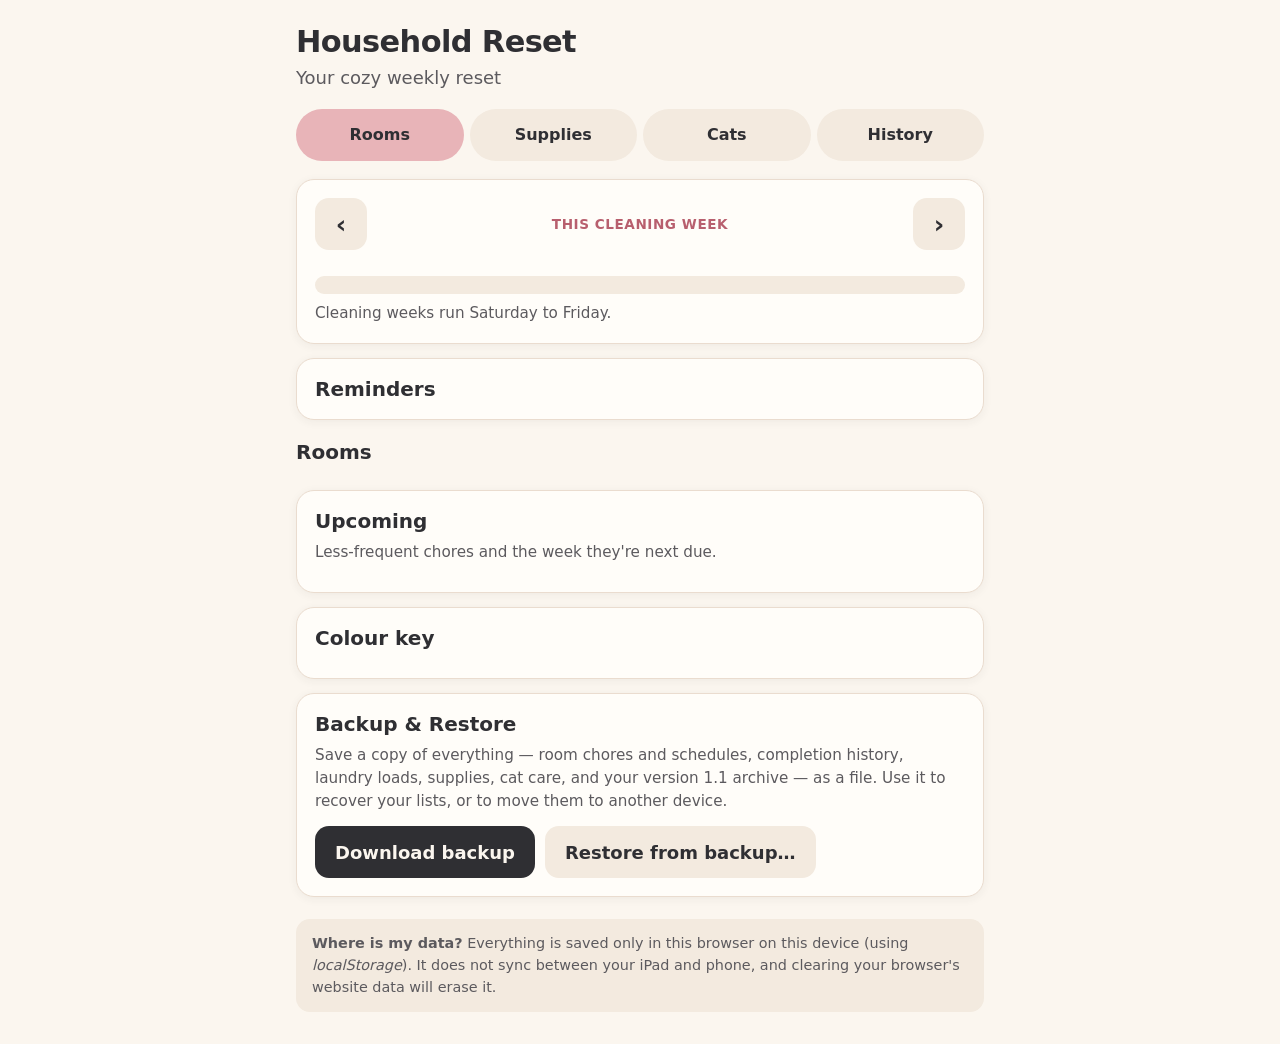
==== index.html @ aaaf2918 "Replace flat chore list with Rooms dashboard and week navigator Co-Authored-By: Claude <noreply@anth" ====
<!DOCTYPE html>
<html lang="en">
<head>
  <meta charset="UTF-8">
  <meta name="viewport" content="width=device-width, initial-scale=1, viewport-fit=cover">
  <meta name="theme-color" content="#fbf6ef">
  <meta name="description" content="Household Reset: a cozy room-by-room cleaning calendar, laundry tracker, supplies list, and cat-care checklist.">
  <title>Household Reset</title>
  <link rel="icon" href="data:image/svg+xml,<svg xmlns='http://www.w3.org/2000/svg' viewBox='0 0 100 100'><text y='.9em' font-size='90'>🏡</text></svg>">
  <link rel="stylesheet" href="styles.css">
</head>
<body>
  <header class="app-header">
    <h1>Household Reset</h1>
    <p class="tagline" id="week-label">Your cozy weekly reset</p>
  </header>

  <nav class="tabs" aria-label="Sections">
    <button class="tab" type="button" data-tab="rooms" aria-selected="true">Rooms</button>
    <button class="tab" type="button" data-tab="supplies" aria-selected="false">Supplies</button>
    <button class="tab" type="button" data-tab="pets" aria-selected="false">Cats</button>
    <button class="tab" type="button" data-tab="history" aria-selected="false">History</button>
  </nav>

  <main>
    <!-- Rooms: week navigator, overview, room cards -->
    <section class="panel" id="panel-rooms" data-panel="rooms">
      <div class="notice" id="app-notice" role="status" hidden>
        <p id="app-notice-text"></p>
        <button type="button" class="btn btn-quiet" id="app-notice-close">Got it</button>
      </div>

      <div class="card week-card">
        <div class="week-nav">
          <button type="button" class="btn btn-quiet nav-btn" id="prev-week" aria-label="Previous week">‹</button>
          <div class="week-title">
            <span class="eyebrow" id="week-eyebrow">This cleaning week</span>
            <strong id="week-range"></strong>
          </div>
          <button type="button" class="btn btn-quiet nav-btn" id="next-week" aria-label="Next week">›</button>
        </div>
        <button type="button" class="btn btn-quiet this-week-btn" id="this-week" hidden>↩ Back to this week</button>
        <div class="stats" id="overview-stats"></div>
        <div class="progress-track" role="progressbar" aria-label="Chores completed in the selected week"
             aria-valuemin="0" aria-valuemax="100" aria-valuenow="0" id="progress-bar">
          <div class="progress-fill" id="progress-fill"></div>
        </div>
        <p class="hint" id="week-note">Cleaning weeks run Saturday to Friday.</p>
      </div>

      <!-- The list of rooms (the "home" of this tab) -->
      <div id="rooms-home">
        <div class="card" id="reminders-card">
          <h2>Reminders</h2>
          <div id="reminders"></div>
        </div>

        <h2 class="section-title">Rooms</h2>
        <div class="room-grid" id="room-grid"></div>

        <div class="card">
          <h2>Upcoming</h2>
          <p class="hint">Less-frequent chores and the week they're next due.</p>
          <ul class="upcoming-list" id="upcoming-list"></ul>
        </div>

        <div class="card legend">
          <h2>Colour key</h2>
          <ul class="legend-list" id="legend-list"></ul>
        </div>
      </div>

      <!-- One room's checklist (shown after tapping a room card) -->
      <div id="room-view" hidden>
        <button type="button" class="btn btn-quiet back-btn" id="back-to-rooms">‹ All rooms</button>
        <div class="card room-header">
          <div class="progress-text">
            <h2 id="room-title"></h2>
            <span id="room-progress-text"></span>
          </div>
          <div class="progress-track" role="progressbar" aria-label="Room chores completed"
               aria-valuemin="0" aria-valuemax="100" aria-valuenow="0" id="room-progress-bar">
            <div class="progress-fill" id="room-progress-fill"></div>
          </div>
        </div>
        <div id="room-content"></div>
      </div>
    </section>

    <!-- Household supplies -->
    <section class="panel" id="panel-supplies" data-panel="supplies" hidden>
      <div class="card">
        <h2>Household supplies</h2>
        <p class="hint">Tick items when they're stocked up. Untick when you're running low.</p>
      </div>

      <form class="add-form" data-list="supplies">
        <label class="visually-hidden" for="add-supply">New supply</label>
        <input id="add-supply" name="name" type="text" placeholder="Add a supply…" autocomplete="off" maxlength="80">
        <button type="submit" class="btn btn-primary">Add</button>
      </form>

      <ul class="item-list" id="list-supplies"></ul>
      <button type="button" class="btn btn-quiet" id="uncheck-supplies">Untick all supplies</button>
    </section>

    <!-- Cat care -->
    <section class="panel" id="panel-pets" data-panel="pets" hidden>
      <div class="card">
        <h2>Cat care 🐈 🐈</h2>
        <p class="hint">A daily checklist for two cats. It unchecks itself each morning.</p>
      </div>

      <form class="add-form" data-list="pets">
        <label class="visually-hidden" for="add-pet">New cat task</label>
        <input id="add-pet" name="name" type="text" placeholder="Add a cat task…" autocomplete="off" maxlength="80">
        <button type="submit" class="btn btn-primary">Add</button>
      </form>

      <ul class="item-list" id="list-pets"></ul>
    </section>

    <!-- Past weeks -->
    <section class="panel" id="panel-history" data-panel="history" hidden>
      <div class="card">
        <h2>Cleaning history</h2>
        <p class="hint">Each past cleaning week: what was done (and when), skipped, or missed.</p>
      </div>
      <ul class="history-list" id="list-history"></ul>

      <div id="legacy-section" hidden>
        <div class="card">
          <h2>Version 1.1 archive</h2>
          <p class="hint" id="legacy-note">Your weekly scores and chore list from before rooms were added. Kept for reference; nothing here is active.</p>
        </div>
        <ul class="history-list" id="legacy-history"></ul>
      </div>
    </section>
  </main>

  <!-- Backup & Restore (shown under every tab) -->
  <section class="backup-area" aria-labelledby="backup-title">
    <div class="card backup-card">
      <h2 id="backup-title">Backup &amp; Restore</h2>
      <p class="hint">
        Save a copy of everything — room chores and schedules, completion history, laundry loads, supplies, cat care, and your version 1.1 archive — as a file.
        Use it to recover your lists, or to move them to another device.
      </p>

      <div class="backup-actions">
        <button type="button" class="btn btn-primary" id="download-backup">Download backup</button>
        <input type="file" id="restore-file" class="visually-hidden" accept=".json,application/json">
        <label for="restore-file" class="btn btn-quiet file-button">Restore from backup…</label>
      </div>

      <div class="restore-confirm" id="restore-confirm" role="group" aria-labelledby="restore-title" hidden>
        <p class="restore-title" id="restore-title">Replace your current data?</p>
        <p id="restore-summary"></p>
        <p>
          Restoring will <strong>replace everything currently saved</strong> in this browser.
          If you want to keep it, tap Cancel and download a backup first.
        </p>
        <div class="backup-actions">
          <button type="button" class="btn btn-warning" id="confirm-restore">Replace my data</button>
          <button type="button" class="btn btn-quiet" id="cancel-restore">Cancel</button>
        </div>
      </div>

      <p class="backup-status" id="backup-status" role="status" aria-live="polite"></p>
    </div>
  </section>

  <footer class="app-footer">
    <p>
      <strong>Where is my data?</strong> Everything is saved only in this browser on this device
      (using <em>localStorage</em>). It does not sync between your iPad and phone, and clearing
      your browser's website data will erase it.
    </p>
  </footer>

  <script src="logic.js"></script>
  <script src="schedule.js"></script>
  <script src="laundry.js"></script>
  <script src="storage.js"></script>
  <script src="app.js"></script>
</body>
</html>
---- styles.css ----
/*
 * styles.css — how Household Reset looks.
 * Colours live in one place (:root) so they're easy to change later.
 */
:root {
  --cream: #fbf6ef;
  --cream-deep: #f3eadf;
  --card: #fffdf9;
  --blush: #f4d9d9;
  --blush-strong: #e8b4b8;
  --blush-deep: #b85f6e; /* darker pink for text on cream, readable */
  --charcoal: #2f2f33;
  --charcoal-soft: #5c5a5e;
  --line: #eadccf;
  --danger: #a8404f;
  --radius: 18px;
  --tap: 52px; /* minimum size of anything you tap */
  --shadow: 0 2px 10px rgba(47, 47, 51, 0.06);

  /* Frequency colours (version 1.2): a soft background plus a darker,
     readable text colour. Icons and labels are always shown too. */
  --weekly-bg: #e1eadb;     --weekly-ink: #3d5a37;     --weekly-line: #8fae86;    /* sage green */
  --biweekly-bg: #e8e1f1;   --biweekly-ink: #54457a;   --biweekly-line: #a796c8;  /* lavender */
  --monthly-bg: #dde7f0;    --monthly-ink: #34516b;    --monthly-line: #87a5c0;   /* muted blue */
  --quarterly-bg: #ece3d8;  --quarterly-ink: #5c4a39;  --quarterly-line: #b39d84; /* warm taupe */
  --overdue-bg: #fbe8c4;    --overdue-ink: #774700;    --overdue-line: #e0a63b;   /* amber */
  --asneeded-bg: #ececea;   --asneeded-ink: #4d4d50;   --asneeded-line: #a9a9a6;  /* neutral grey */
}

* {
  box-sizing: border-box;
}

/* Anything marked "hidden" stays hidden, even if another rule sets display */
[hidden] {
  display: none !important;
}

html {
  -webkit-text-size-adjust: 100%;
  -webkit-tap-highlight-color: transparent; /* no grey/blue flash when tapping */
}

button,
summary,
.toggle {
  -webkit-user-select: none;
  user-select: none; /* tapping shouldn't highlight button text */
}

body {
  margin: 0;
  background: var(--cream);
  color: var(--charcoal);
  font-family: -apple-system, BlinkMacSystemFont, "Segoe UI", system-ui, sans-serif;
  font-size: 18px;
  line-height: 1.5;
  padding-bottom: env(safe-area-inset-bottom);
}

h1, h2 {
  margin: 0;
  line-height: 1.2;
}

h1 {
  font-size: 1.9rem;
  letter-spacing: -0.02em;
}

h2 {
  font-size: 1.25rem;
}

.app-header,
.tabs,
main,
.backup-area,
.app-footer {
  max-width: 720px;
  margin: 0 auto;
  padding-left: 16px;
  padding-right: 16px;
}

.app-header {
  padding-top: max(24px, env(safe-area-inset-top));
  padding-bottom: 8px;
}

.tagline {
  margin: 4px 0 0;
  color: var(--charcoal-soft);
}

/* ---------- Tabs ---------- */
.tabs {
  position: sticky;
  top: 0;
  z-index: 5;
  display: grid;
  grid-template-columns: repeat(4, 1fr);
  gap: 6px;
  padding-top: 10px;
  padding-bottom: 10px;
  background: var(--cream);
}

.tab {
  min-height: var(--tap);
  border: none;
  border-radius: 999px;
  background: var(--cream-deep);
  color: var(--charcoal);
  font: inherit;
  font-size: 1rem;
  font-weight: 600;
  cursor: pointer;
}

.tab[aria-selected="true"] {
  background: var(--blush-strong);
}

/* ---------- Cards & progress ---------- */
.panel {
  padding-top: 8px;
}

.card {
  background: var(--card);
  border: 1px solid var(--line);
  border-radius: var(--radius);
  padding: 18px;
  box-shadow: var(--shadow);
  margin-bottom: 14px;
}

.hint {
  margin: 8px 0 0;
  font-size: 0.95rem;
  color: var(--charcoal-soft);
}

.progress-text {
  display: flex;
  justify-content: space-between;
  align-items: baseline;
  gap: 12px;
  margin-bottom: 12px;
}

#progress-count {
  font-weight: 600;
  color: var(--blush-deep);
}

.progress-track {
  height: 18px;
  background: var(--cream-deep);
  border-radius: 999px;
  overflow: hidden;
}

.progress-fill {
  height: 100%;
  width: 0;
  background: linear-gradient(90deg, var(--blush-strong), var(--blush-deep));
  border-radius: 999px;
  transition: width 0.35s ease;
}

/* ---------- Add form ---------- */
.add-form {
  display: flex;
  flex-wrap: wrap;
  gap: 10px;
  margin-bottom: 14px;
}

.add-form input[type="text"] {
  flex: 1 1 220px;
}

input[type="text"] {
  min-height: var(--tap);
  padding: 0 16px;
  border: 2px solid var(--line);
  border-radius: 14px;
  background: var(--card);
  color: var(--charcoal);
  font: inherit; /* 18px stops iPhone from zooming in on focus */
}

input[type="text"]:focus {
  outline: none;
  border-color: var(--blush-deep);
}

.toggle {
  display: inline-flex;
  align-items: center;
  gap: 8px;
  min-height: var(--tap);
  padding: 0 4px;
  font-size: 1rem;
  cursor: pointer;
}

.toggle input {
  width: 24px;
  height: 24px;
  accent-color: var(--blush-deep);
}

/* ---------- Buttons ---------- */
.btn {
  min-height: var(--tap);
  min-width: var(--tap);
  padding: 0 20px;
  border: none;
  border-radius: 14px;
  font: inherit;
  font-weight: 600;
  cursor: pointer;
}

.btn-primary {
  background: var(--charcoal);
  color: var(--cream);
}

.btn-quiet {
  background: var(--cream-deep);
  color: var(--charcoal);
}

.btn-small {
  padding: 0 14px;
  font-size: 0.95rem;
  background: transparent;
  color: var(--charcoal-soft);
}

.btn-danger {
  color: var(--danger);
}

.btn:active,
.tab:active,
.check:active {
  transform: scale(0.97);
}

button:focus-visible,
input:focus-visible {
  outline: 3px solid var(--blush-deep);
  outline-offset: 2px;
}

/* ---------- Checklist items ---------- */
.item-list,
.history-list {
  list-style: none;
  margin: 0 0 16px;
  padding: 0;
}

.item {
  display: flex;
  align-items: center;
  gap: 12px;
  min-height: 68px;
  padding: 8px 8px 8px 12px;
  margin-bottom: 10px;
  background: var(--card);
  border: 1px solid var(--line);
  border-radius: var(--radius);
  box-shadow: var(--shadow);
}

.item.done {
  background: var(--blush);
  border-color: var(--blush-strong);
}

.check {
  flex: none;
  width: var(--tap);
  height: var(--tap);
  border: 3px solid var(--blush-strong);
  border-radius: 50%;
  background: var(--card);
  color: var(--charcoal);
  font-size: 1.5rem;
  line-height: 1;
  cursor: pointer;
}

.item.done .check {
  background: var(--blush-deep);
  border-color: var(--blush-deep);
  color: #fff;
}

.item-body {
  flex: 1;
  min-width: 0;
}

.item-name {
  display: block;
  overflow-wrap: anywhere;
}

.item.done .item-name {
  text-decoration: line-through;
  color: var(--charcoal-soft);
}

.badge {
  display: inline-block;
  margin-top: 2px;
  padding: 1px 10px;
  border-radius: 999px;
  background: var(--cream-deep);
  font-size: 0.8rem;
  color: var(--charcoal-soft);
}

.item-actions {
  display: flex;
  flex: none;
}

/* Editing a row */
.edit-form {
  display: flex;
  flex-wrap: wrap;
  gap: 8px;
  width: 100%;
}

.edit-form input[type="text"] {
  flex: 1 1 200px;
}

.empty {
  padding: 18px;
  text-align: center;
  color: var(--charcoal-soft);
}

/* ---------- History ---------- */
.history-item {
  margin-bottom: 10px;
}

.history-head {
  display: flex;
  justify-content: space-between;
  gap: 12px;
  font-weight: 600;
}

.history-item .progress-track {
  height: 10px;
  margin-top: 10px;
}

.history-item details {
  margin-top: 8px;
  font-size: 0.95rem;
  color: var(--charcoal-soft);
}

.history-item summary {
  min-height: 44px;
  display: flex;
  align-items: center;
  cursor: pointer;
}

/* ---------- Backup & Restore ---------- */
.backup-actions {
  display: flex;
  flex-wrap: wrap;
  gap: 10px;
  margin-top: 14px;
}

/* The "Restore" label is styled to look like a button; it opens the file picker */
.file-button {
  display: inline-flex;
  align-items: center;
  justify-content: center;
}

#restore-file:focus-visible + .file-button {
  outline: 3px solid var(--blush-deep);
  outline-offset: 2px;
}

.btn-warning {
  background: var(--danger);
  color: #fff;
}

.restore-confirm {
  margin-top: 14px;
  padding: 16px;
  border-radius: 14px;
  background: var(--blush);
  border: 1px solid var(--blush-strong);
}

.restore-confirm p {
  margin: 0 0 8px;
}

.restore-title {
  font-weight: 700;
  font-size: 1.1rem;
}

.backup-status {
  margin: 12px 0 0;
  font-weight: 600;
  overflow-wrap: anywhere;
}

.backup-status:empty {
  display: none;
}

.backup-status.error {
  color: var(--danger);
}

/* ---------- Version 1.2: notices and form controls ---------- */
.notice {
  background: var(--blush);
  border: 1px solid var(--blush-strong);
  border-radius: var(--radius);
  padding: 14px 16px;
  margin-bottom: 14px;
}

.notice p {
  margin: 0 0 10px;
}

select {
  min-height: var(--tap);
  max-width: 100%;
  padding: 0 12px;
  border: 2px solid var(--line);
  border-radius: 14px;
  background: var(--card);
  color: var(--charcoal);
  font: inherit;
  font-size: 1rem;
}

select:focus-visible,
.room-card:focus-visible {
  outline: 3px solid var(--blush-deep);
  outline-offset: 2px;
}

.btn:disabled {
  opacity: 0.5;
  cursor: not-allowed;
}

.section-title {
  margin: 20px 0 10px;
}

/* ---------- Week navigator and overview ---------- */
.week-nav {
  display: flex;
  align-items: center;
  gap: 10px;
}

.nav-btn {
  flex: none;
  padding: 0;
  width: var(--tap);
  font-size: 1.6rem;
  line-height: 1;
}

.week-title {
  flex: 1;
  min-width: 0;
  text-align: center;
}

.week-title strong {
  display: block;
  font-size: 1.05rem;
}

.eyebrow {
  display: block;
  font-size: 0.85rem;
  font-weight: 600;
  color: var(--blush-deep);
  text-transform: uppercase;
  letter-spacing: 0.04em;
}

.this-week-btn {
  display: block;
  width: 100%;
  margin-top: 10px;
}

.stats {
  display: grid;
  grid-template-columns: repeat(4, 1fr);
  gap: 8px;
  margin: 14px 0 12px;
}

.stat {
  background: var(--cream);
  border-radius: 14px;
  padding: 10px 6px;
  text-align: center;
}

.stat-num {
  display: block;
  font-size: 1.5rem;
  font-weight: 700;
  line-height: 1.2;
}

.stat-label {
  display: block;
  font-size: 0.8rem;
  color: var(--charcoal-soft);
}

.stat-overdue {
  background: var(--overdue-bg);
  color: var(--overdue-ink);
}

.stat-overdue .stat-label {
  color: var(--overdue-ink);
}

/* ---------- Reminders and upcoming ---------- */
.reminder-list,
.upcoming-list,
.legend-list {
  list-style: none;
  margin: 10px 0 0;
  padding: 0;
}

.reminder-list li {
  padding: 10px 12px;
  margin-bottom: 8px;
  border-radius: 12px;
  background: var(--cream);
}

.reminder-list .reminder-overdue {
  background: var(--overdue-bg);
  color: var(--overdue-ink);
  font-weight: 600;
}

.upcoming-item {
  display: flex;
  flex-direction: column;
  gap: 2px;
  padding: 10px 0 10px 12px;
  border-left: 5px solid var(--line);
  border-bottom: 1px solid var(--line);
}

.upcoming-when {
  font-size: 0.85rem;
  font-weight: 600;
  color: var(--charcoal-soft);
}

.legend-list {
  display: flex;
  flex-wrap: wrap;
  gap: 8px;
}

/* ---------- Room cards ---------- */
.room-grid {
  display: grid;
  grid-template-columns: repeat(auto-fill, minmax(200px, 1fr));
  gap: 12px;
  margin-bottom: 16px;
}

.room-card {
  display: flex;
  flex-direction: column;
  align-items: stretch;
  gap: 8px;
  min-height: 120px;
  padding: 16px;
  border: 1px solid var(--line);
  border-radius: var(--radius);
  background: var(--card);
  box-shadow: var(--shadow);
  color: var(--charcoal);
  font: inherit;
  text-align: left;
  cursor: pointer;
}

.room-card:active {
  transform: scale(0.98);
}

.room-top {
  display: flex;
  align-items: center;
  gap: 10px;
}

.room-icon {
  font-size: 1.6rem;
}

.room-name {
  font-weight: 700;
  font-size: 1.1rem;
}

.room-meta {
  font-size: 0.95rem;
  color: var(--charcoal-soft);
}

.progress-track.mini {
  height: 8px;
}

.chip {
  align-self: flex-start;
  padding: 2px 10px;
  border-radius: 999px;
  font-size: 0.85rem;
  font-weight: 600;
}

.chip-overdue {
  background: var(--overdue-bg);
  color: var(--overdue-ink);
}

/* ---------- Inside a room ---------- */
.back-btn {
  margin-bottom: 12px;
}

.room-section h3 {
  margin: 0;
  font-size: 1.15rem;
}

.room-section .item-list {
  margin: 12px 0 0;
}

.room-section .item {
  box-shadow: none;
}

.overdue-section {
  border-color: var(--overdue-line);
}

.task-row {
  flex-direction: column;
  align-items: stretch;
  border-left-width: 6px;
}

.row-main {
  display: flex;
  align-items: center;
  gap: 12px;
}

.row-actions {
  display: flex;
  flex-wrap: wrap;
  gap: 8px;
  padding: 10px 0 4px;
}

.move-wrap {
  display: flex;
  flex-wrap: wrap;
  gap: 8px;
}

.badges {
  display: flex;
  flex-wrap: wrap;
  gap: 6px;
  margin-top: 4px;
}

.badges .badge {
  margin-top: 0;
}

/* Frequency colours: badge, left edge of each row, and upcoming list */
.freq-weekly { --f-bg: var(--weekly-bg); --f-ink: var(--weekly-ink); --f-line: var(--weekly-line); }
.freq-biweekly { --f-bg: var(--biweekly-bg); --f-ink: var(--biweekly-ink); --f-line: var(--biweekly-line); }
.freq-monthly { --f-bg: var(--monthly-bg); --f-ink: var(--monthly-ink); --f-line: var(--monthly-line); }
.freq-quarterly { --f-bg: var(--quarterly-bg); --f-ink: var(--quarterly-ink); --f-line: var(--quarterly-line); }
.freq-asneeded { --f-bg: var(--asneeded-bg); --f-ink: var(--asneeded-ink); --f-line: var(--asneeded-line); }

.badge.freq {
  background: var(--f-bg);
  color: var(--f-ink);
  font-weight: 600;
}

.task-row,
.manage-row,
.upcoming-item {
  border-left-color: var(--f-line);
}

.manage-row {
  border-left-width: 6px;
  flex-wrap: wrap;
}

.badge.status-overdue {
  background: var(--overdue-bg);
  color: var(--overdue-ink);
  font-weight: 600;
}

.task-row.status-overdue {
  background: #fff7e8;
}

.badge.status-done {
  background: var(--card);
  color: var(--charcoal);
}

.badge.status-moved,
.badge.status-upcoming,
.badge.status-skipped {
  background: var(--cream-deep);
  color: var(--charcoal-soft);
}

.task-row.status-skipped .item-name {
  color: var(--charcoal-soft);
  font-style: italic;
}

.task-form {
  display: flex;
  flex-wrap: wrap;
  gap: 10px;
  width: 100%;
  margin-top: 12px;
}

.task-form input[type="text"] {
  flex: 1 1 220px;
}

.form-hint {
  flex-basis: 100%;
  margin: 0;
}

/* ---------- Laundry ---------- */
.laundry-stats {
  grid-template-columns: repeat(5, 1fr);
}

.machines {
  display: grid;
  grid-template-columns: 1fr 1fr;
  gap: 10px;
  margin-bottom: 12px;
}

.machine {
  padding: 12px;
  border-radius: 14px;
  background: var(--weekly-bg);
  color: var(--weekly-ink);
}

.machine.busy {
  background: var(--blush);
  color: var(--charcoal);
}

.machine-name {
  display: block;
  font-weight: 700;
}

.machine-state {
  display: block;
  overflow-wrap: anywhere;
}

.laundry-message:empty {
  display: none;
}

.laundry-message {
  padding: 10px 12px;
  border-radius: 12px;
  background: var(--overdue-bg);
  color: var(--overdue-ink);
  font-weight: 600;
}

.load-form {
  display: flex;
  flex-wrap: wrap;
  gap: 10px;
  margin: 12px 0;
}

.load-form input[type="text"] {
  flex: 1 1 160px;
}

.category-title {
  margin: 18px 0 8px;
  font-size: 1rem;
}

.load-list {
  list-style: none;
  margin: 0;
  padding: 0;
}

.load {
  padding: 14px;
  margin-bottom: 10px;
  border: 1px solid var(--line);
  border-radius: var(--radius);
  background: var(--card);
}

.load.stage-washer,
.load.stage-dryer {
  border-color: var(--blush-strong);
}

.load-head {
  display: flex;
  flex-wrap: wrap;
  align-items: center;
  gap: 8px;
}

.load-name {
  font-weight: 700;
  overflow-wrap: anywhere;
}

.steps {
  display: grid;
  grid-template-columns: repeat(4, 1fr);
  gap: 4px;
  margin: 10px 0 6px;
  padding: 0;
  list-style: none;
}

.step {
  padding: 6px 4px;
  border-radius: 10px;
  background: var(--cream-deep);
  font-size: 0.75rem;
  text-align: center;
  color: var(--charcoal-soft);
}

.step.past {
  background: var(--blush);
}

.step.now {
  background: var(--blush-deep);
  color: #fff;
  font-weight: 700;
}

.load-info {
  margin: 0 0 8px;
  font-size: 0.95rem;
  color: var(--charcoal-soft);
}

.load-actions {
  display: flex;
  flex-wrap: wrap;
  gap: 8px;
}

.load-blocked {
  margin: 8px 0 0;
  font-size: 0.9rem;
  color: var(--overdue-ink);
}

.rename-form {
  display: flex;
  flex-wrap: wrap;
  gap: 8px;
}

.rename-form input[type="text"] {
  flex: 1 1 180px;
}

/* ---------- History (version 1.2) ---------- */
.history-group-title {
  margin: 10px 0 2px;
  font-weight: 600;
  color: var(--charcoal);
}

.history-lines {
  margin: 0;
  padding-left: 20px;
}

.history-item.legacy {
  background: var(--cream);
}

@media (max-width: 480px) {
  .stats {
    grid-template-columns: repeat(2, 1fr);
  }

  .laundry-stats {
    grid-template-columns: repeat(3, 1fr);
  }

  .step {
    font-size: 0.7rem;
  }
}

/* ---------- Footer ---------- */
.app-footer {
  padding-top: 8px;
  padding-bottom: 32px;
  font-size: 0.9rem;
  color: var(--charcoal-soft);
}

.app-footer p {
  margin: 0;
  padding: 14px 16px;
  border-radius: 14px;
  background: var(--cream-deep);
}

/* Hidden from eyes but still read by screen readers */
.visually-hidden {
  position: absolute;
  width: 1px;
  height: 1px;
  overflow: hidden;
  clip: rect(0 0 0 0);
  white-space: nowrap;
}

/* On very small phones, tighten the row buttons so names have room */
@media (max-width: 380px) {
  .btn-small {
    padding: 0 10px;
  }
}

@media (prefers-reduced-motion: reduce) {
  .progress-fill {
    transition: none;
  }
}
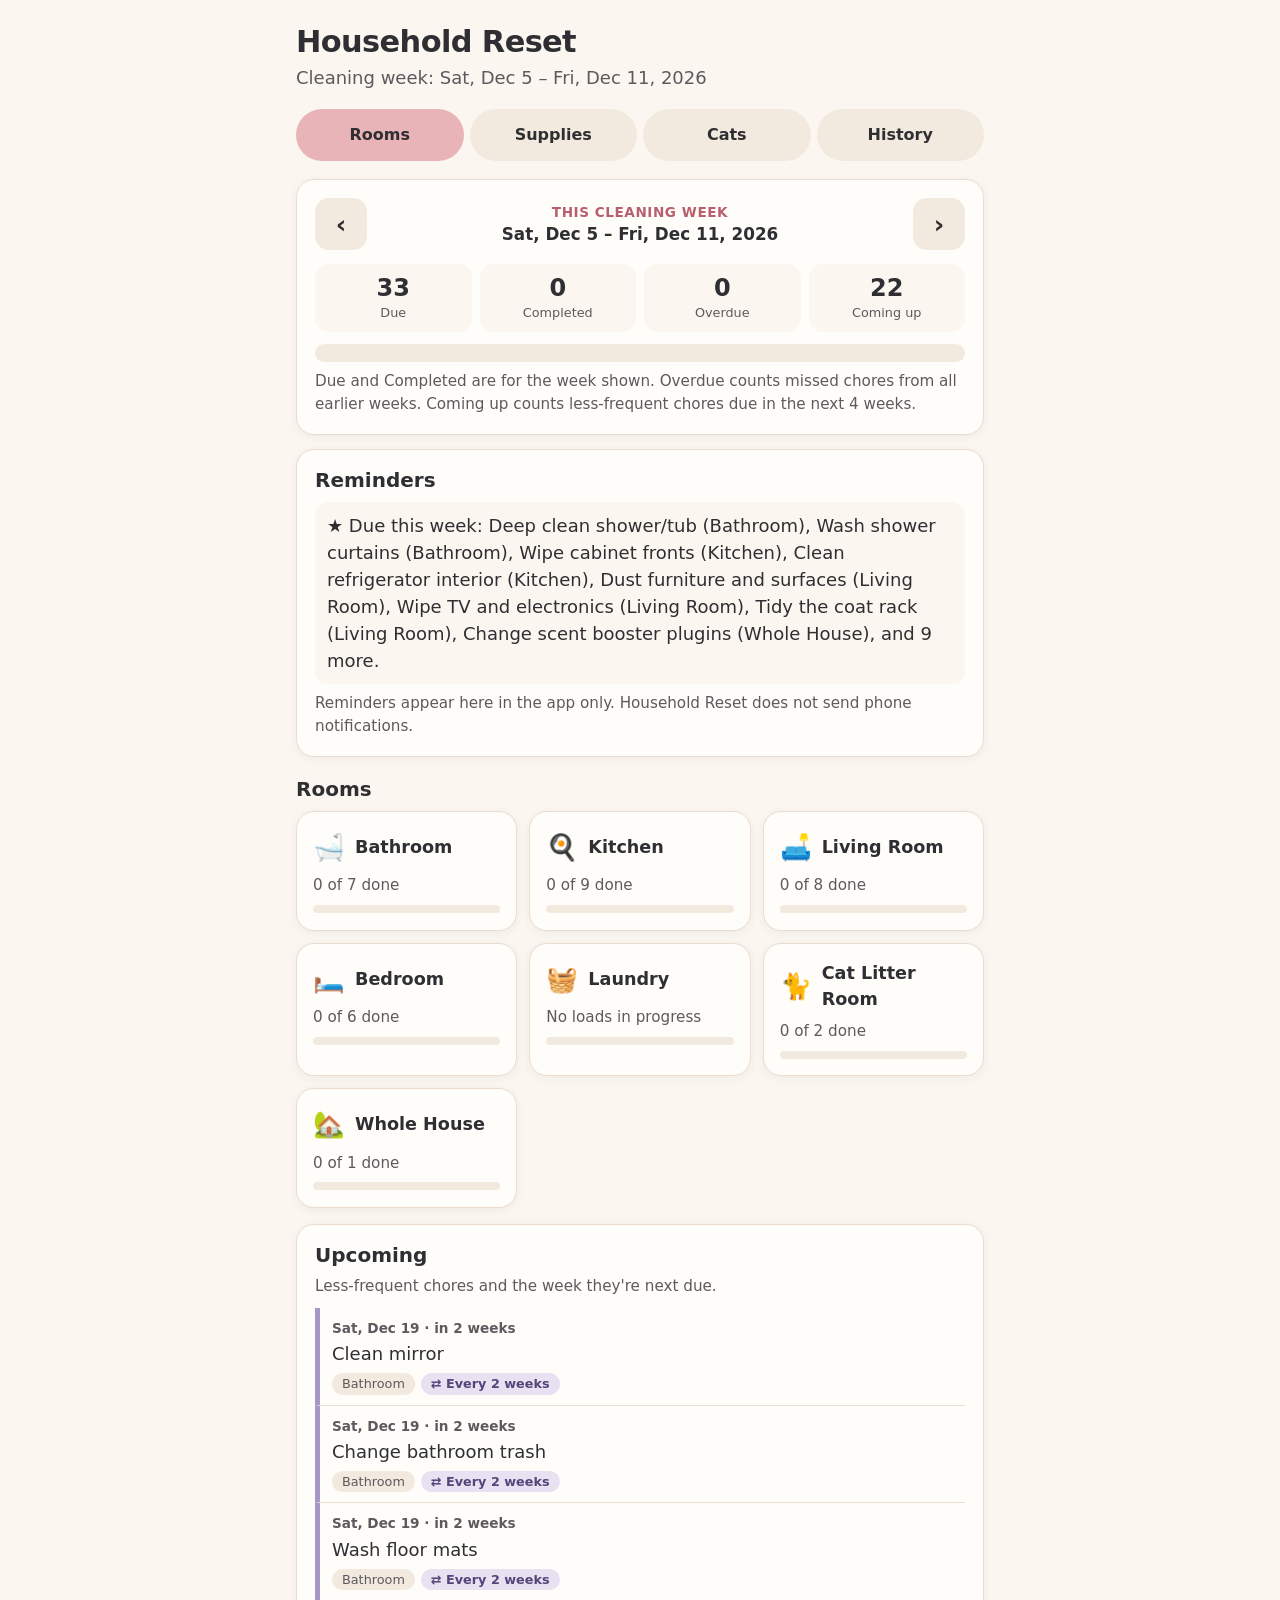
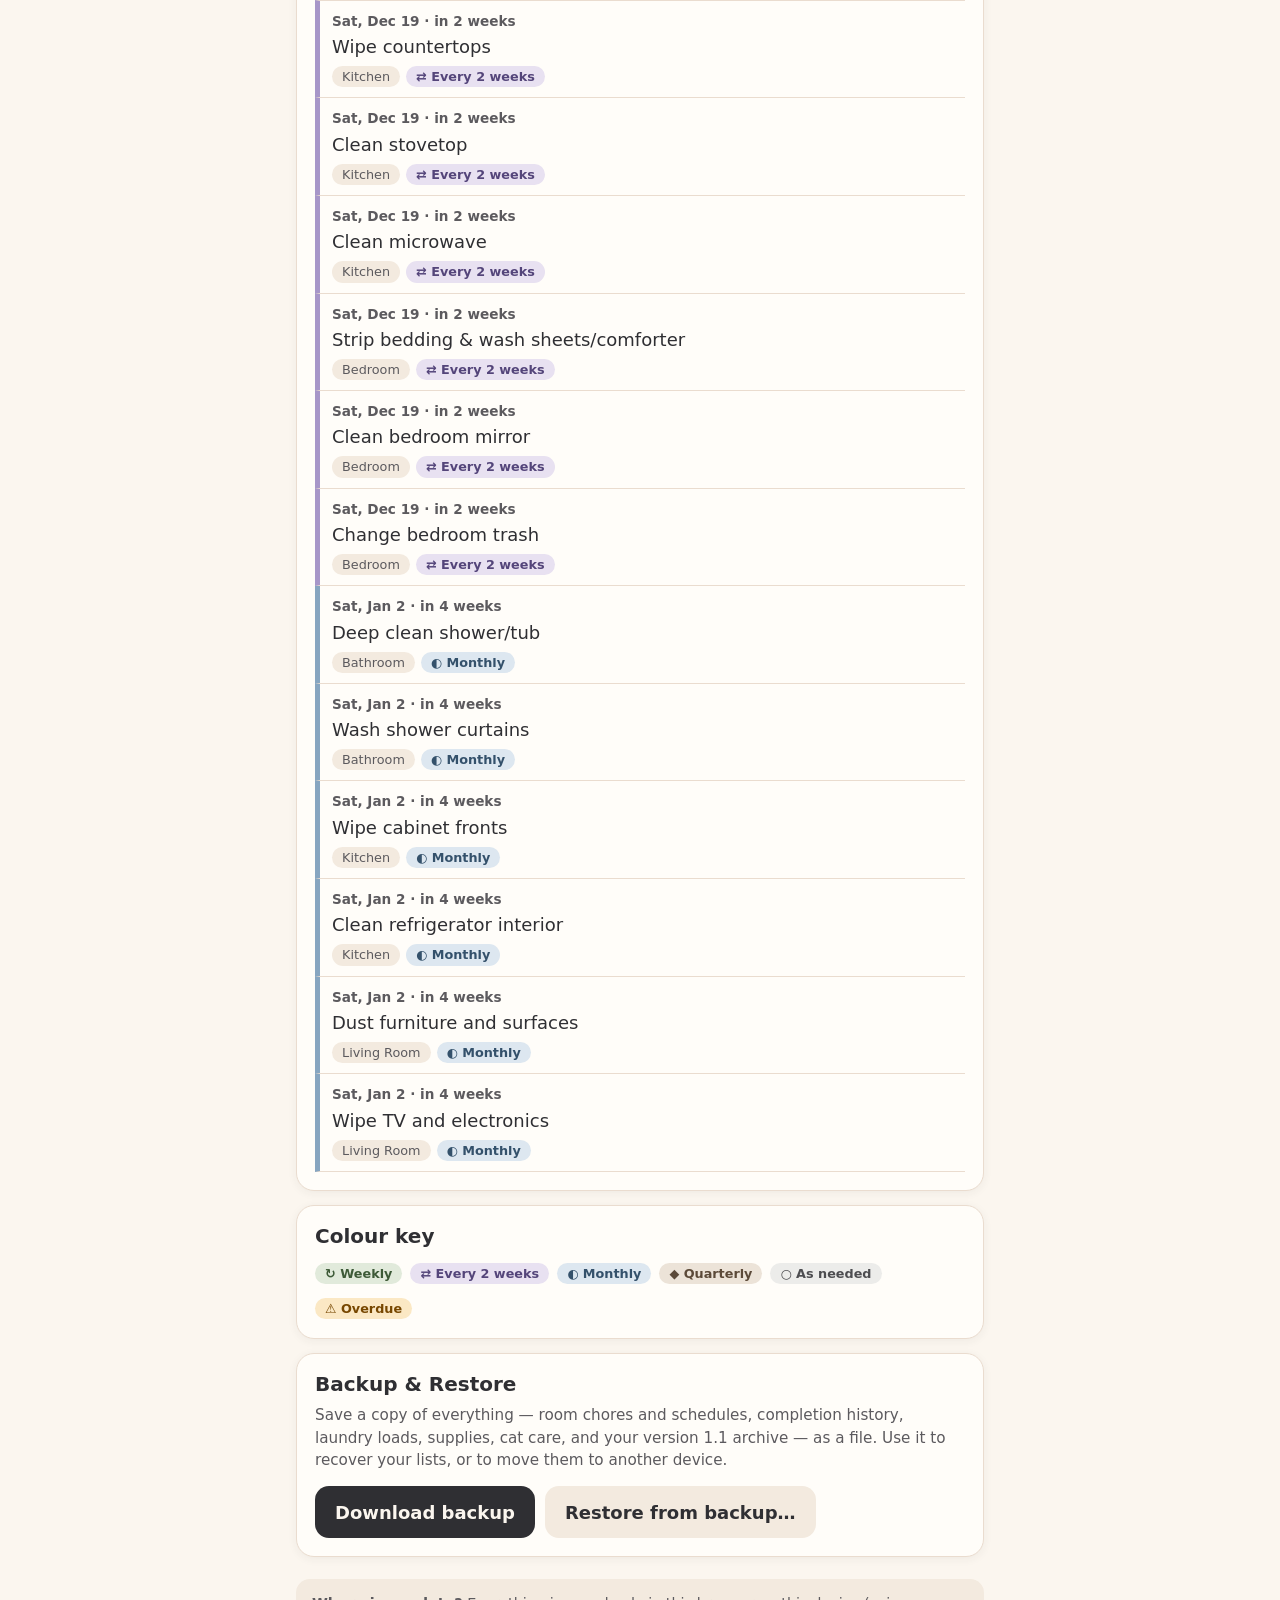
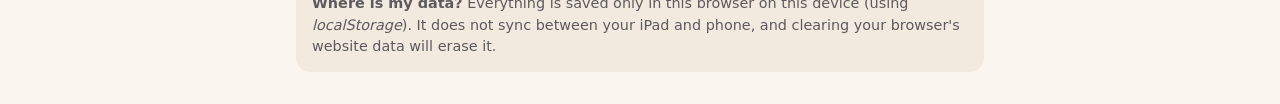
==== commit dfcd701c: "Make the restore warning describe what each backup type will change Co-Authored-By: Claude <noreply@" ====
--- a/index.html
+++ b/index.html
@@ -155,11 +155,8 @@
 
       <div class="restore-confirm" id="restore-confirm" role="group" aria-labelledby="restore-title" hidden>
         <p class="restore-title" id="restore-title">Replace your current data?</p>
-        <p id="restore-summary"></p>
-        <p>
-          Restoring will <strong>replace everything currently saved</strong> in this browser.
-          If you want to keep it, tap Cancel and download a backup first.
-        </p>
+        <p id="restore-summary" class="restore-summary"></p>
+        <p id="restore-warning"></p>
         <div class="backup-actions">
           <button type="button" class="btn btn-warning" id="confirm-restore">Replace my data</button>
           <button type="button" class="btn btn-quiet" id="cancel-restore">Cancel</button>
--- a/styles.css
+++ b/styles.css
@@ -418,6 +418,10 @@
   margin: 0 0 8px;
 }
 
+.restore-summary {
+  white-space: pre-line; /* shows each "•" point on its own line */
+}
+
 .restore-title {
   font-weight: 700;
   font-size: 1.1rem;
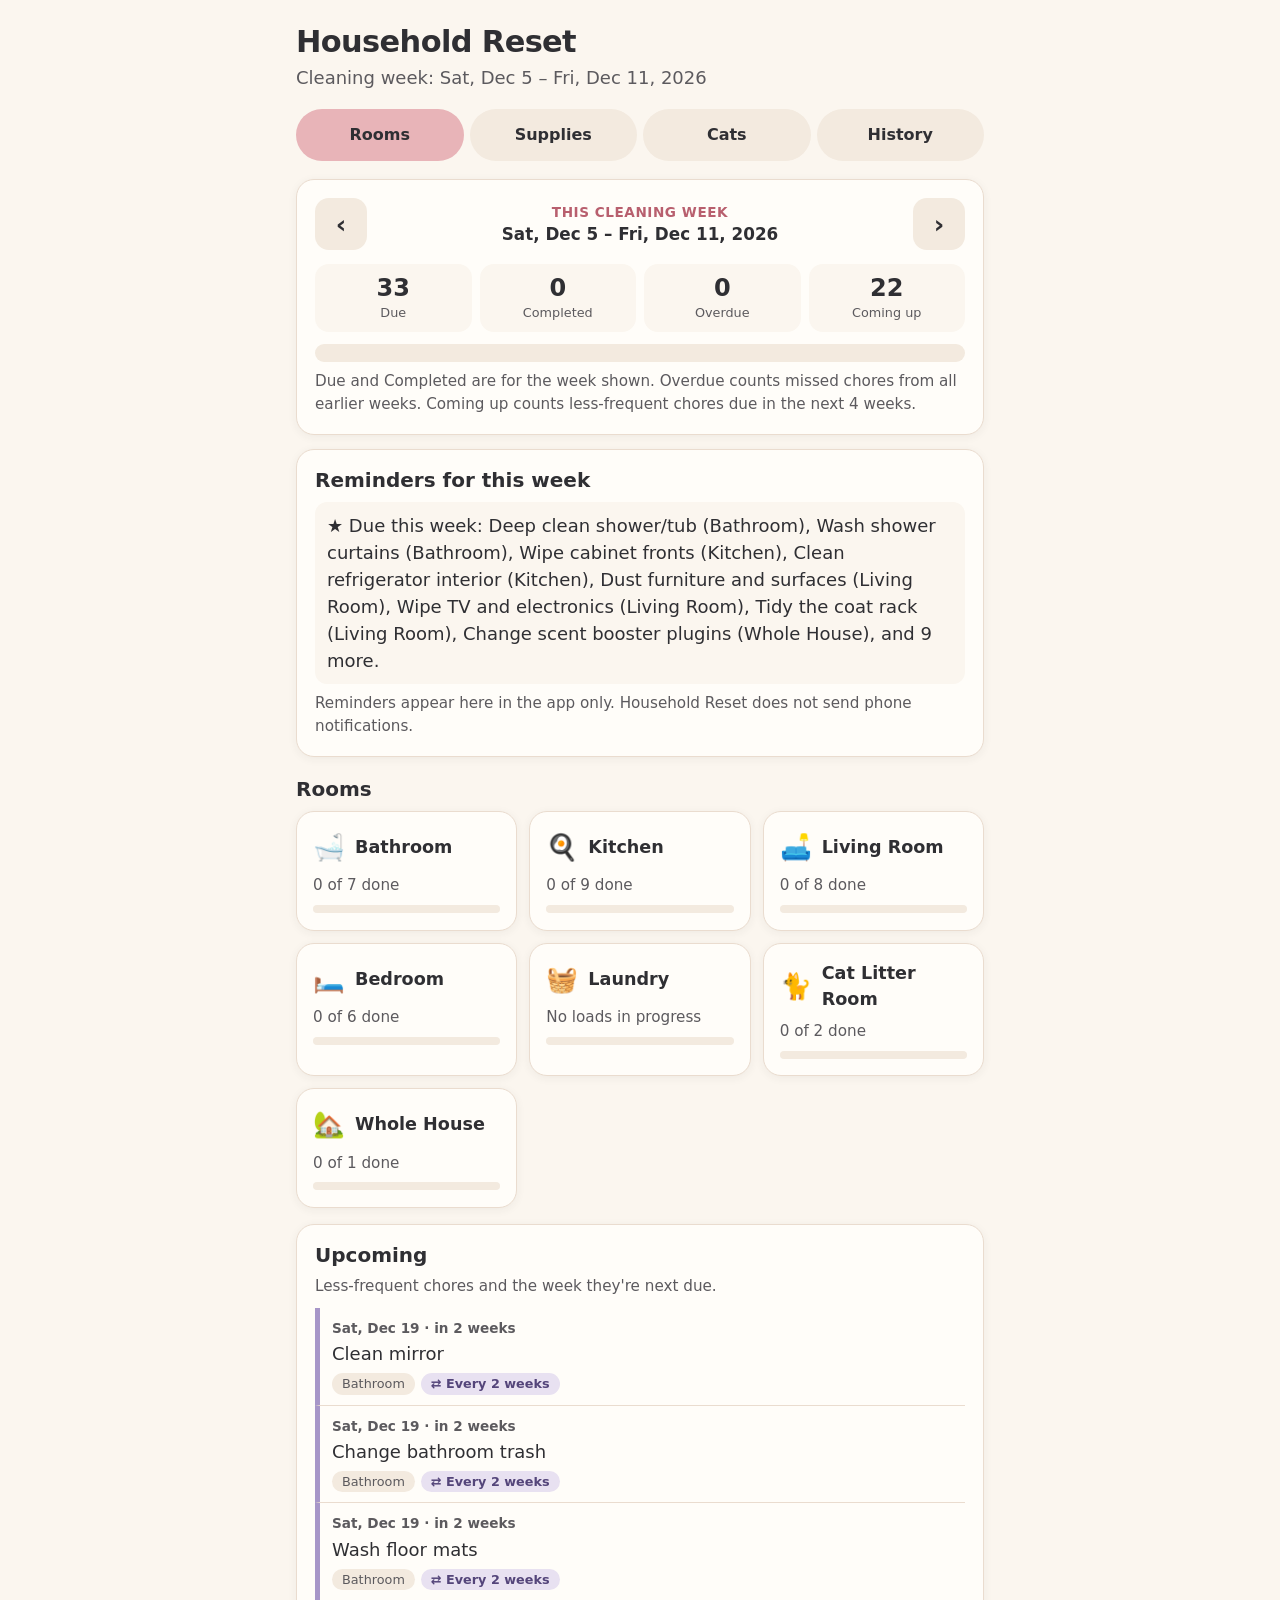
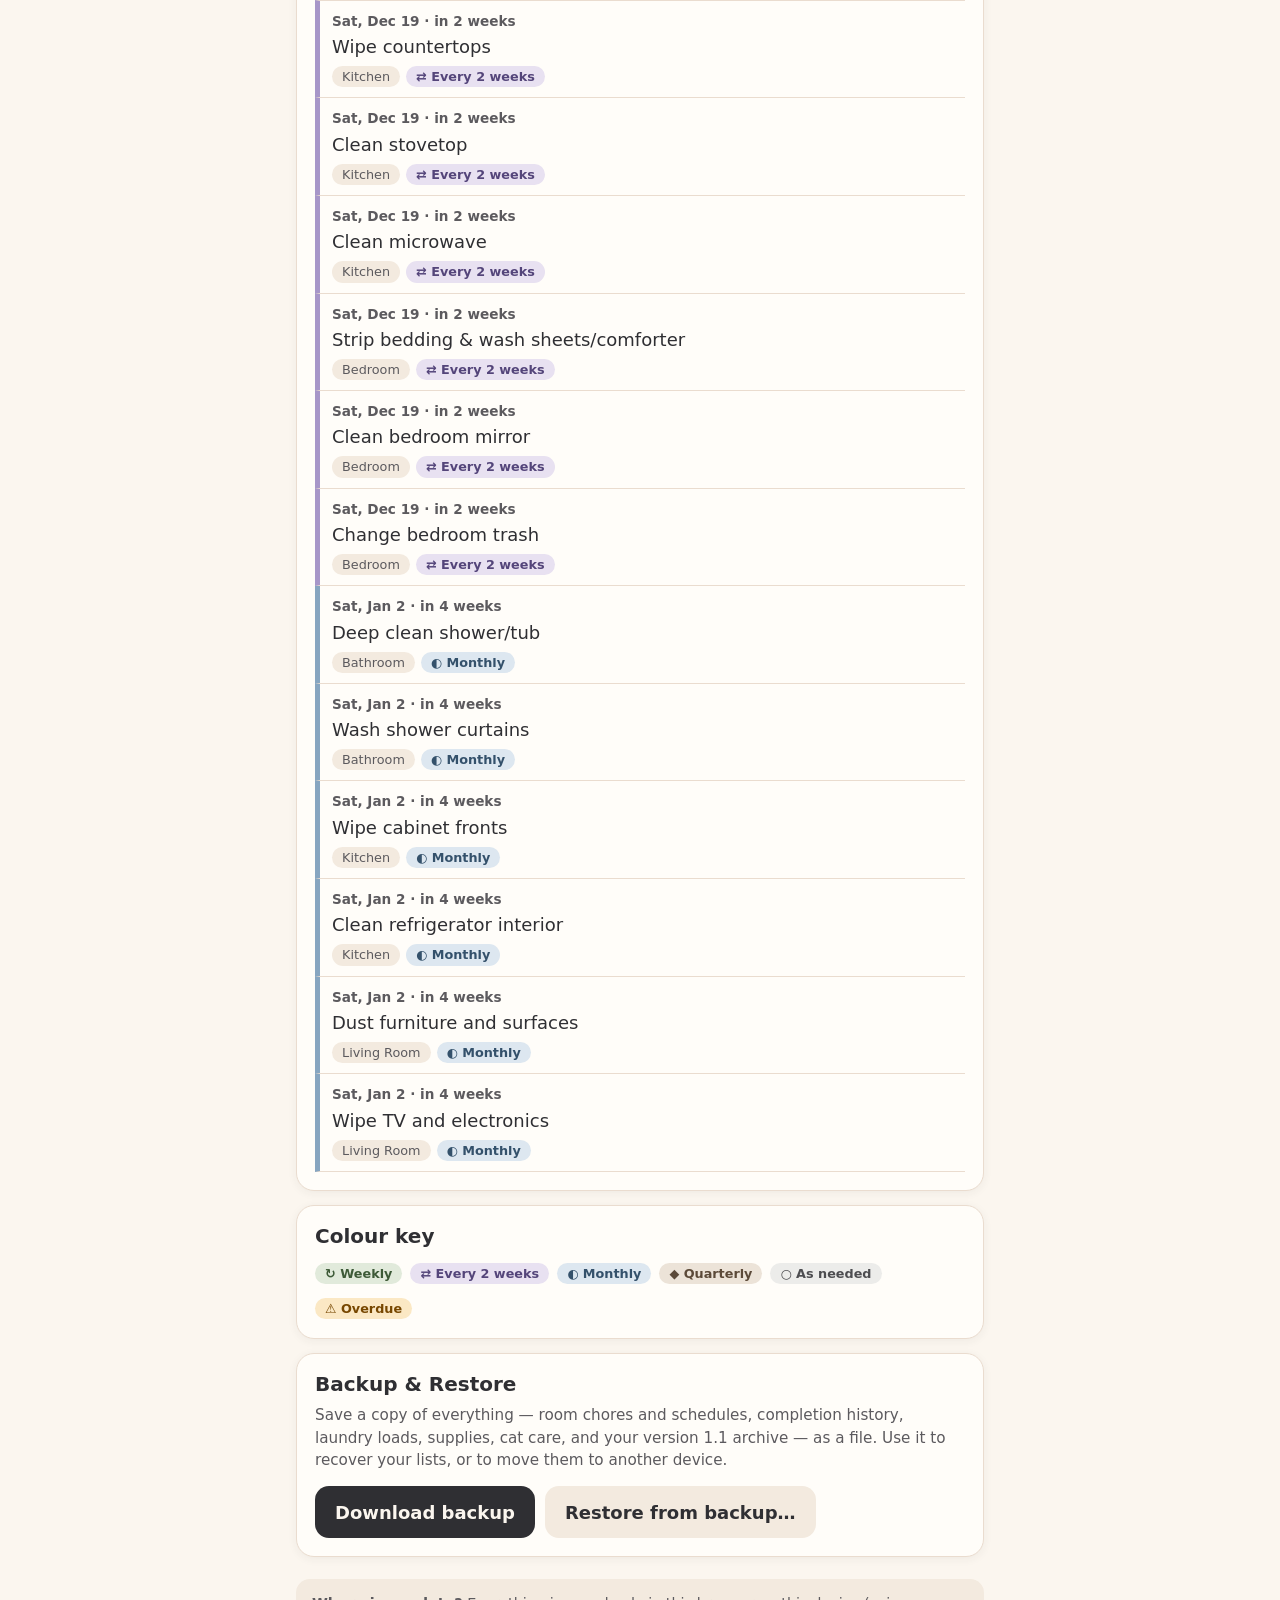
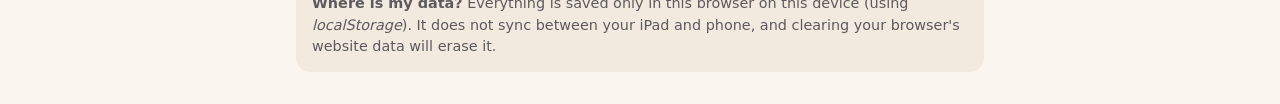
==== commit 4bf5b5c5: "Add notice action area and current-week label for reminders Co-Authored-By: Claude <noreply@anthropi" ====
--- a/index.html
+++ b/index.html
@@ -27,6 +27,7 @@
     <section class="panel" id="panel-rooms" data-panel="rooms">
       <div class="notice" id="app-notice" role="status" hidden>
         <p id="app-notice-text"></p>
+        <div class="notice-actions" id="app-notice-actions"></div>
         <button type="button" class="btn btn-quiet" id="app-notice-close">Got it</button>
       </div>
 
@@ -51,7 +52,8 @@
       <!-- The list of rooms (the "home" of this tab) -->
       <div id="rooms-home">
         <div class="card" id="reminders-card">
-          <h2>Reminders</h2>
+          <h2 id="reminders-title">Reminders for this week</h2>
+          <p class="hint" id="reminders-scope"></p>
           <div id="reminders"></div>
         </div>
 
--- a/styles.css
+++ b/styles.css
@@ -454,6 +454,21 @@
   margin: 0 0 10px;
 }
 
+.notice-actions {
+  display: flex;
+  flex-wrap: wrap;
+  gap: 8px;
+}
+
+.notice-actions:empty {
+  display: none;
+}
+
+.week-laundry-total {
+  margin: 0 0 12px;
+  font-weight: 600;
+}
+
 select {
   min-height: var(--tap);
   max-width: 100%;
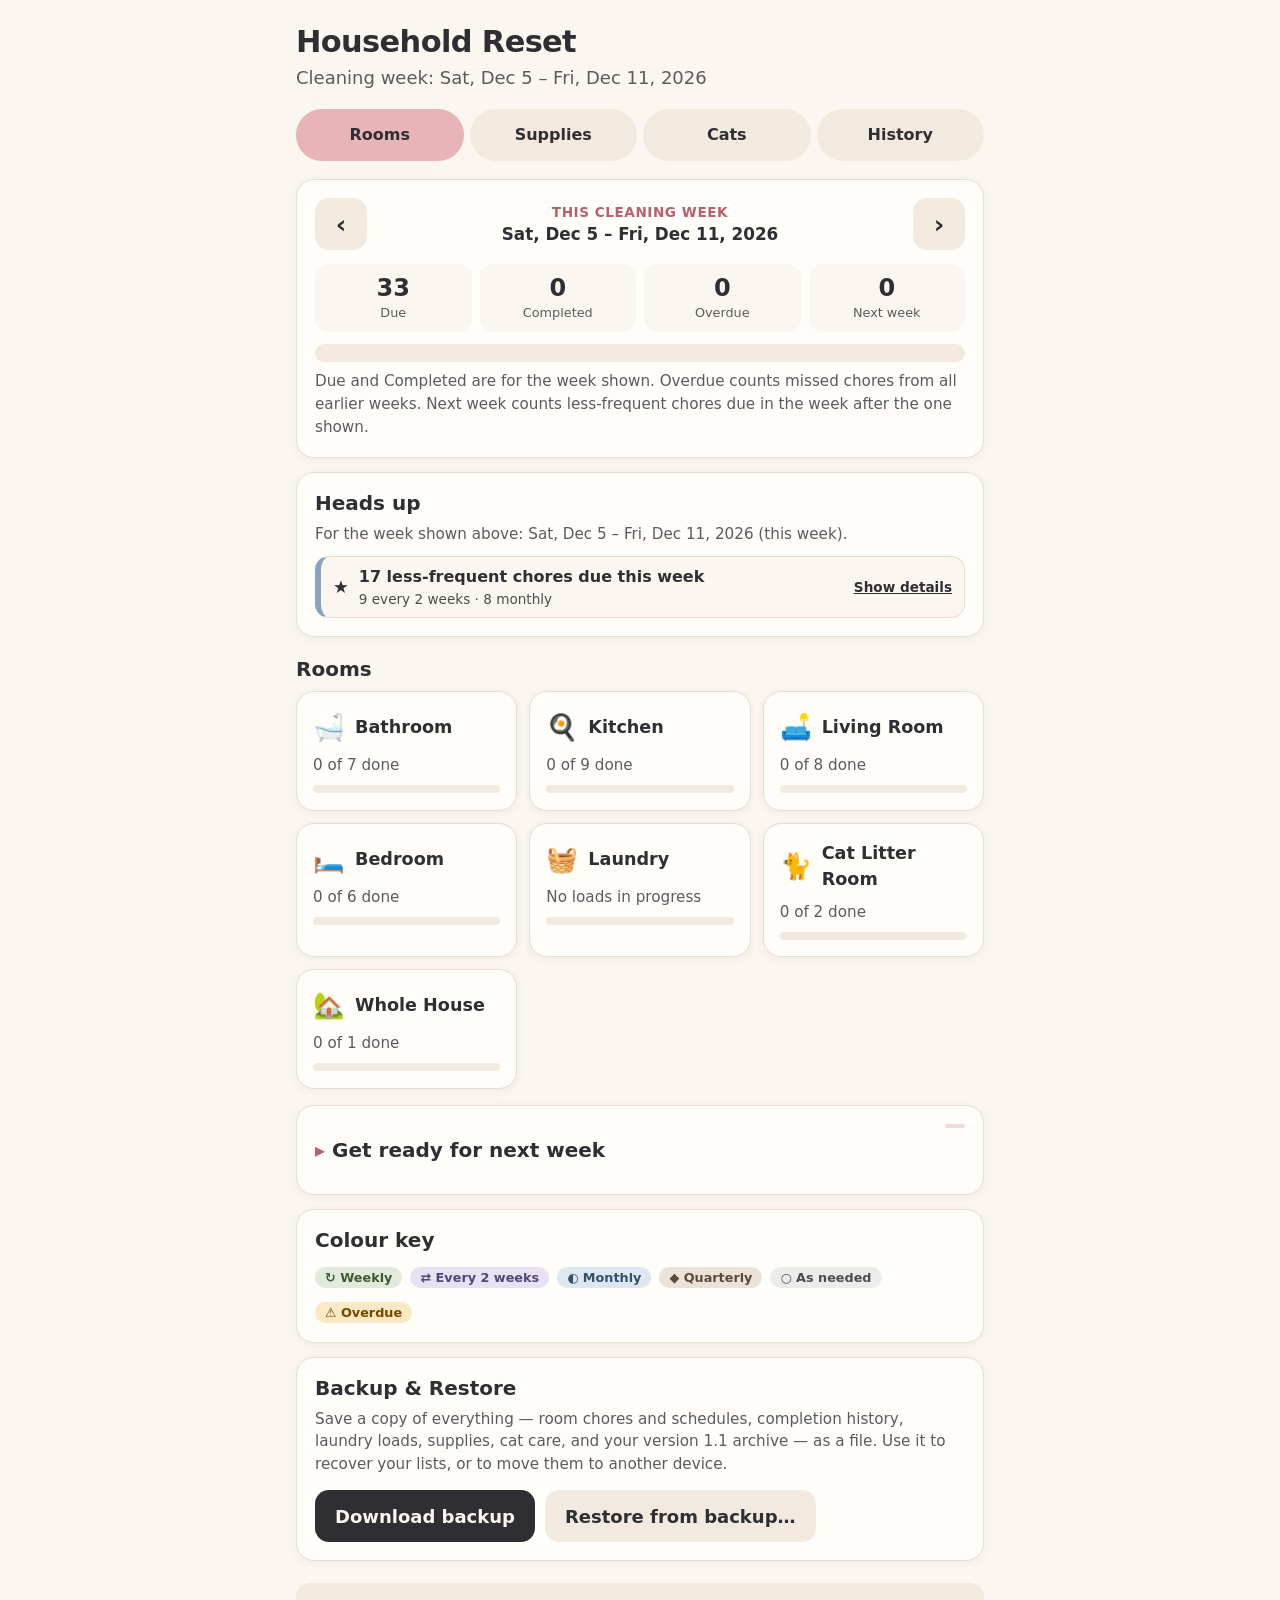
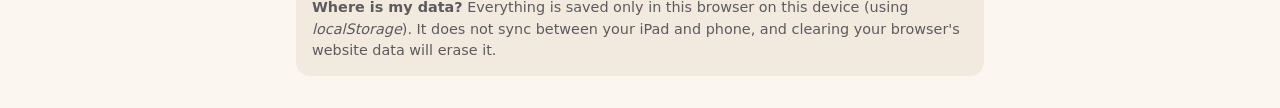
==== commit 18909a26: "Replace Reminders and Upcoming with Heads up and next-week prep cards Co-Authored-By: Claude <norepl" ====
--- a/index.html
+++ b/index.html
@@ -51,20 +51,23 @@
 
       <!-- The list of rooms (the "home" of this tab) -->
       <div id="rooms-home">
-        <div class="card" id="reminders-card">
-          <h2 id="reminders-title">Reminders for this week</h2>
-          <p class="hint" id="reminders-scope"></p>
-          <div id="reminders"></div>
-        </div>
+        <section class="card heads-up" aria-labelledby="heads-up-title">
+          <h2 id="heads-up-title">Heads up</h2>
+          <p class="hint" id="heads-up-scope"></p>
+          <div id="heads-up-groups"></div>
+        </section>
 
         <h2 class="section-title">Rooms</h2>
         <div class="room-grid" id="room-grid"></div>
 
-        <div class="card">
-          <h2>Upcoming</h2>
-          <p class="hint">Less-frequent chores and the week they're next due.</p>
-          <ul class="upcoming-list" id="upcoming-list"></ul>
-        </div>
+        <details class="card prep-card" id="prep-card">
+          <summary class="prep-summary">
+            <span class="prep-heading">Get ready for next week</span>
+            <span class="chip prep-count" id="prep-count"></span>
+          </summary>
+          <p class="hint" id="prep-scope"></p>
+          <ul class="prep-list" id="prep-list"></ul>
+        </details>
 
         <div class="card legend">
           <h2>Colour key</h2>
@@ -181,6 +184,7 @@
   <script src="schedule.js"></script>
   <script src="laundry.js"></script>
   <script src="storage.js"></script>
+  <script src="prep.js"></script>
   <script src="app.js"></script>
 </body>
 </html>
--- a/styles.css
+++ b/styles.css
@@ -573,47 +573,211 @@
   color: var(--overdue-ink);
 }
 
-/* ---------- Reminders and upcoming ---------- */
-.reminder-list,
-.upcoming-list,
-.legend-list {
+/* ---------- Heads up ---------- */
+.legend-list,
+.hu-list,
+.hu-items,
+.prep-list {
   list-style: none;
   margin: 10px 0 0;
   padding: 0;
 }
 
-.reminder-list li {
-  padding: 10px 12px;
-  margin-bottom: 8px;
-  border-radius: 12px;
+.legend-list {
+  display: flex;
+  flex-wrap: wrap;
+  gap: 8px;
+}
+
+.hu-list > li + li {
+  margin-top: 8px;
+}
+
+.hu-group {
+  border: 1px solid var(--line);
+  border-left: 6px solid var(--line);
+  border-radius: 14px;
   background: var(--cream);
 }
 
-.reminder-list .reminder-overdue {
+.hu-overdue {
+  border-left-color: var(--overdue-line);
   background: var(--overdue-bg);
   color: var(--overdue-ink);
-  font-weight: 600;
-}
-
-.upcoming-item {
-  display: flex;
-  flex-direction: column;
-  gap: 2px;
-  padding: 10px 0 10px 12px;
-  border-left: 5px solid var(--line);
-  border-bottom: 1px solid var(--line);
-}
-
-.upcoming-when {
+}
+
+.hu-due {
+  border-left-color: var(--monthly-line);
+}
+
+.hu-soon {
+  border-left-color: var(--quarterly-line);
+}
+
+/* The row you tap: icon, summary, and "Show details" */
+.hu-summary {
+  display: flex;
+  align-items: center;
+  gap: 10px;
+  min-height: var(--tap);
+  padding: 8px 12px;
+  cursor: pointer;
+  list-style: none;
+}
+
+.hu-summary::-webkit-details-marker {
+  display: none;
+}
+
+.hu-summary:focus-visible,
+.prep-summary:focus-visible {
+  outline: 3px solid var(--blush-deep);
+  outline-offset: 2px;
+  border-radius: 14px;
+}
+
+.hu-icon {
+  flex: none;
+  font-size: 1.1rem;
+}
+
+.hu-text {
+  flex: 1;
+  min-width: 0;
+}
+
+.hu-title {
+  display: block;
+  font-size: 1rem;
+}
+
+.hu-sub {
+  display: block;
   font-size: 0.85rem;
-  font-weight: 600;
-  color: var(--charcoal-soft);
-}
-
-.legend-list {
-  display: flex;
-  flex-wrap: wrap;
-  gap: 8px;
+  opacity: 0.85;
+}
+
+.hu-toggle {
+  flex: none;
+  font-size: 0.85rem;
+  font-weight: 600;
+  text-decoration: underline;
+}
+
+.hu-items {
+  margin: 0;
+  padding: 0 12px 10px;
+}
+
+.hu-item {
+  padding: 8px 0;
+  border-top: 1px solid var(--line);
+  color: var(--charcoal);
+}
+
+.hu-item-name {
+  display: block;
+  font-size: 0.95rem;
+}
+
+.hu-clear {
+  margin: 8px 0 0;
+  font-size: 0.95rem;
+  color: var(--charcoal-soft);
+}
+
+/* ---------- Get ready for next week ---------- */
+.prep-summary {
+  display: flex;
+  flex-wrap: wrap;
+  align-items: center;
+  justify-content: space-between;
+  gap: 8px;
+  min-height: var(--tap);
+  cursor: pointer;
+  list-style: none;
+}
+
+.prep-summary::-webkit-details-marker {
+  display: none;
+}
+
+.prep-heading {
+  font-size: 1.25rem;
+  font-weight: 700;
+}
+
+.prep-heading::before {
+  content: "▸ ";
+  color: var(--blush-deep);
+}
+
+.prep-card[open] .prep-heading::before {
+  content: "▾ ";
+}
+
+.prep-count {
+  background: var(--blush);
+  color: var(--charcoal);
+}
+
+.prep-item {
+  padding: 12px 12px 12px 14px;
+  margin-top: 10px;
+  border: 1px solid var(--line);
+  border-left: 6px solid var(--f-line);
+  border-radius: 14px;
+  background: var(--card);
+}
+
+.prep-question,
+.prep-answer {
+  margin: 0 0 2px;
+  font-weight: 600;
+}
+
+.prep-status {
+  margin: 0 0 6px;
+  font-size: 0.85rem;
+  color: var(--charcoal-soft);
+}
+
+.prep-chores {
+  list-style: none;
+  margin: 0 0 8px;
+  padding: 0;
+  font-size: 0.9rem;
+}
+
+.prep-chores li {
+  display: flex;
+  flex-wrap: wrap;
+  align-items: center;
+  gap: 6px;
+  padding: 2px 0;
+}
+
+.prep-chore::before {
+  content: "For: ";
+  color: var(--charcoal-soft);
+}
+
+/* Smaller side-by-side buttons that still meet the 44px tap size */
+.btn-compact {
+  min-height: 44px;
+  padding: 0 14px;
+  font-size: 0.95rem;
+  flex: 1 1 auto;
+}
+
+.prep-actions {
+  display: flex;
+  flex-wrap: wrap;
+  gap: 8px;
+}
+
+.supplies-input {
+  flex-basis: 100% !important;
 }
 
 /* ---------- Room cards ---------- */
@@ -740,7 +904,7 @@
   margin-top: 0;
 }
 
-/* Frequency colours: badge, left edge of each row, and upcoming list */
+/* Frequency colours: badge, left edge of each row, and next-week prep items */
 .freq-weekly { --f-bg: var(--weekly-bg); --f-ink: var(--weekly-ink); --f-line: var(--weekly-line); }
 .freq-biweekly { --f-bg: var(--biweekly-bg); --f-ink: var(--biweekly-ink); --f-line: var(--biweekly-line); }
 .freq-monthly { --f-bg: var(--monthly-bg); --f-ink: var(--monthly-ink); --f-line: var(--monthly-line); }
@@ -754,8 +918,7 @@
 }
 
 .task-row,
-.manage-row,
-.upcoming-item {
+.manage-row {
   border-left-color: var(--f-line);
 }
 
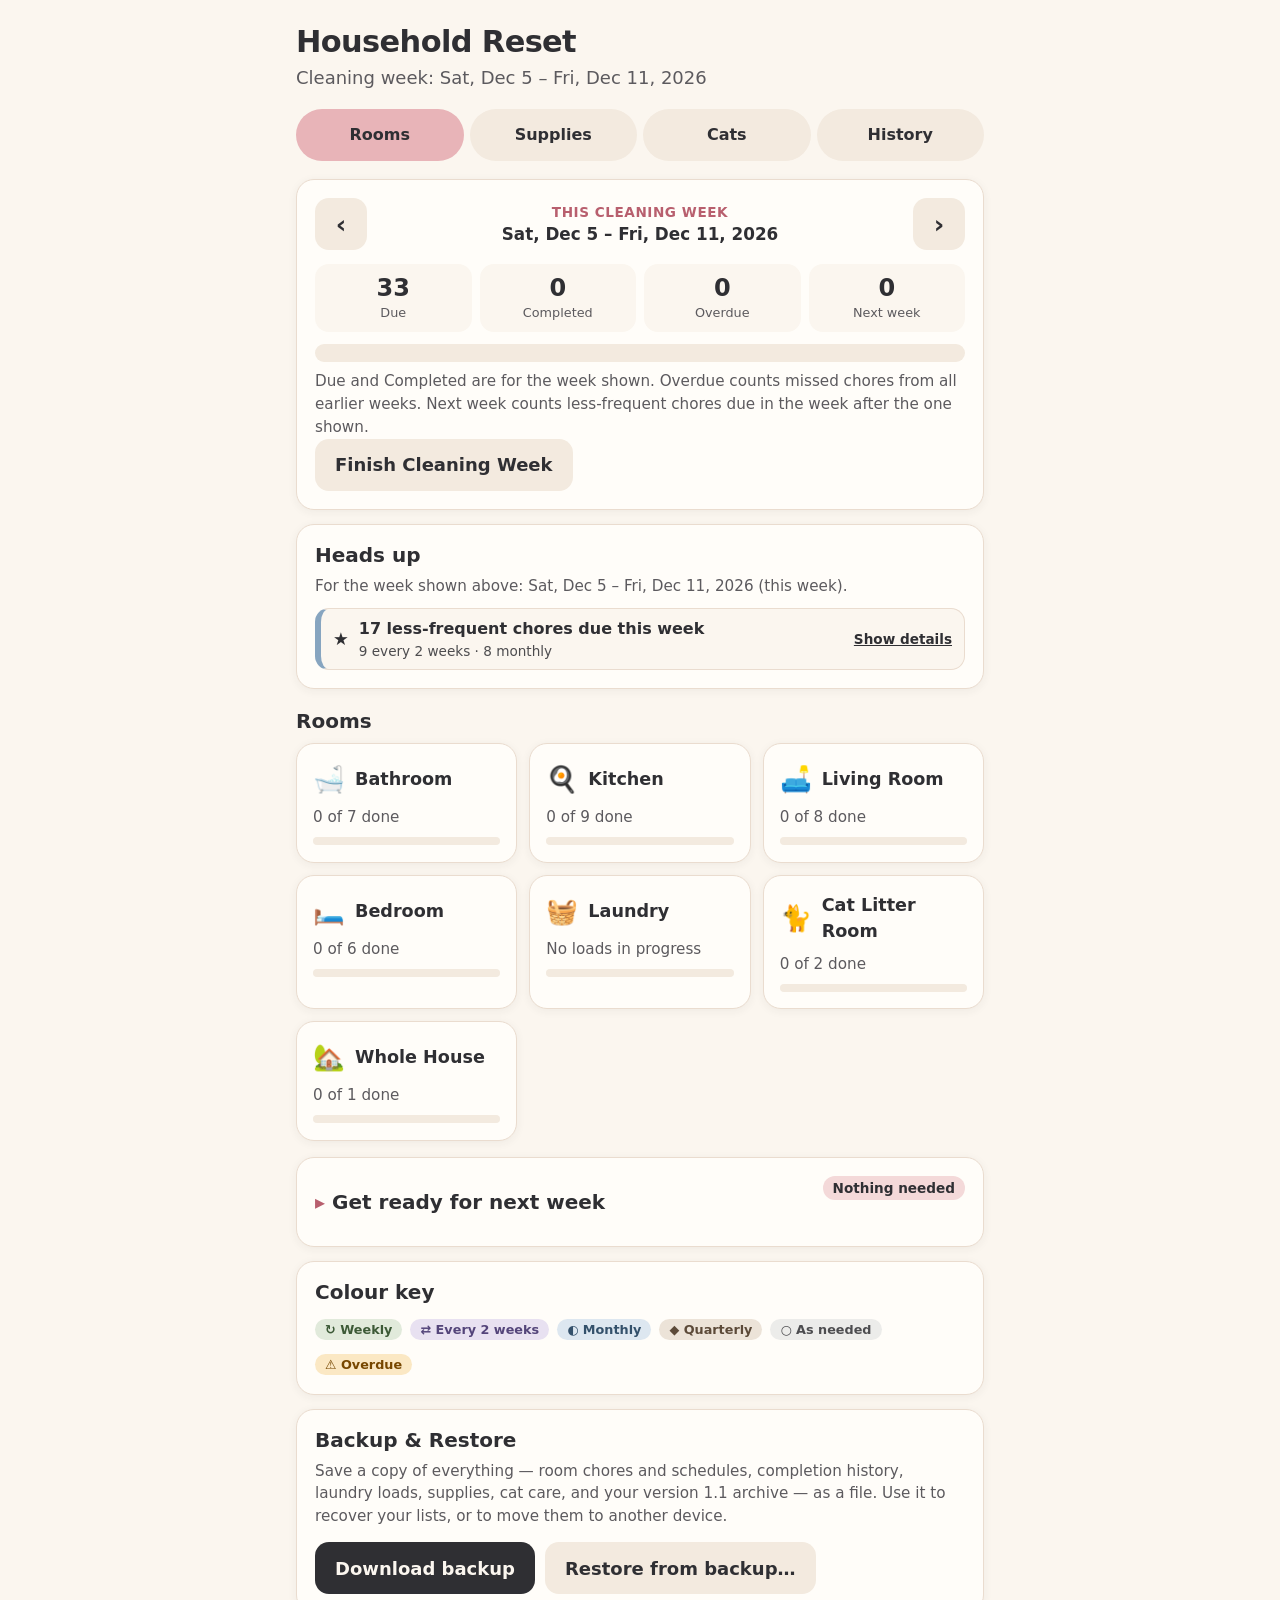
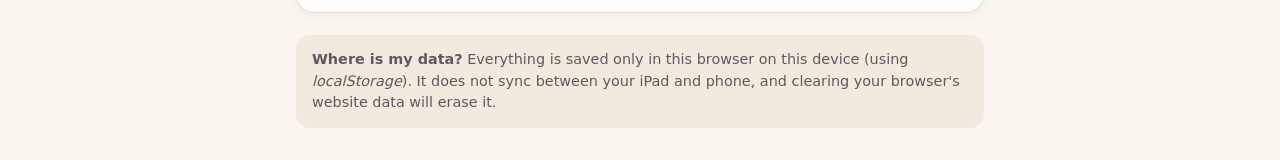
==== commit 35b93990: "Add Finish Cleaning Week button and review panel Co-Authored-By: Claude <noreply@anthropic.com> Clau" ====
--- a/index.html
+++ b/index.html
@@ -47,7 +47,14 @@
           <div class="progress-fill" id="progress-fill"></div>
         </div>
         <p class="hint" id="week-note">Cleaning weeks run Saturday to Friday.</p>
+        <div class="review-row" id="review-row">
+          <button type="button" class="btn btn-quiet" id="finish-week">Finish Cleaning Week</button>
+          <span class="chip chip-reviewed" id="review-status" hidden></span>
+        </div>
       </div>
+
+      <!-- Finish Cleaning Week (an optional review of one week) -->
+      <section class="card review-view" id="review-view" aria-labelledby="review-title" hidden></section>
 
       <!-- The list of rooms (the "home" of this tab) -->
       <div id="rooms-home">
@@ -185,6 +192,7 @@
   <script src="laundry.js"></script>
   <script src="storage.js"></script>
   <script src="prep.js"></script>
+  <script src="review.js"></script>
   <script src="app.js"></script>
 </body>
 </html>
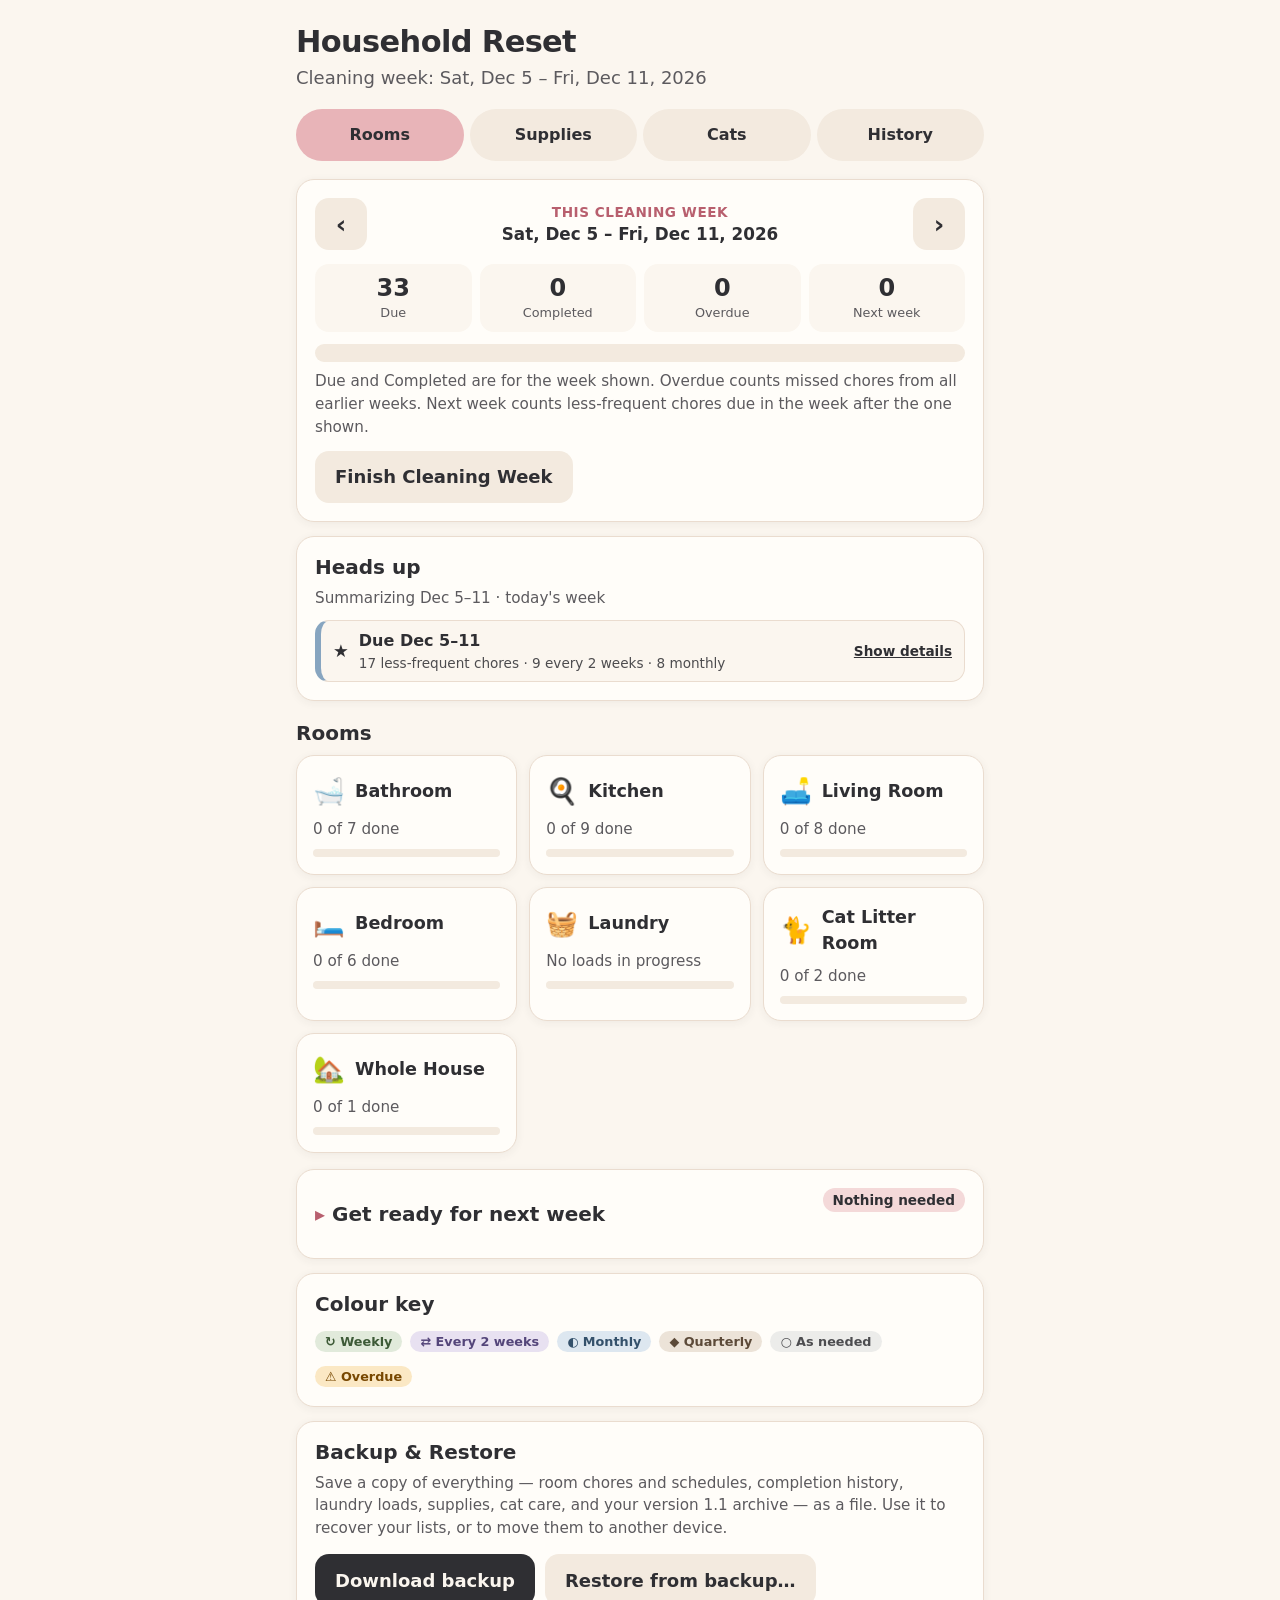
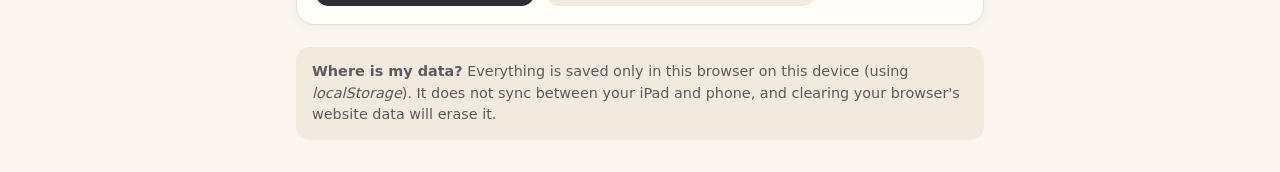
==== commit 4c6b7cc4: "Add Undo week review button Co-Authored-By: Claude <noreply@anthropic.com> Claude-Session: https://c" ====
--- a/index.html
+++ b/index.html
@@ -49,6 +49,7 @@
         <p class="hint" id="week-note">Cleaning weeks run Saturday to Friday.</p>
         <div class="review-row" id="review-row">
           <button type="button" class="btn btn-quiet" id="finish-week">Finish Cleaning Week</button>
+          <button type="button" class="btn btn-small" id="undo-review" hidden>Undo week review</button>
           <span class="chip chip-reviewed" id="review-status" hidden></span>
         </div>
       </div>
--- a/styles.css
+++ b/styles.css
@@ -931,6 +931,7 @@
   background: var(--overdue-bg);
   color: var(--overdue-ink);
   font-weight: 600;
+  white-space: nowrap; /* keep "Overdue from Oct 24" on one line */
 }
 
 .task-row.status-overdue {
@@ -969,6 +970,288 @@
 .form-hint {
   flex-basis: 100%;
   margin: 0;
+}
+
+/* ---------- Notes, carry-over preview, and Heads up context ---------- */
+.note-badge {
+  background: var(--cream-deep);
+  color: var(--charcoal);
+}
+
+.note-wrap {
+  display: flex;
+  flex-wrap: wrap;
+  gap: 8px;
+  width: 100%;
+}
+
+.note-wrap .note-input {
+  flex: 1 1 220px;
+}
+
+.hu-note {
+  margin: 4px 0 0;
+  font-size: 0.85rem;
+  font-style: italic;
+  color: var(--charcoal-soft);
+}
+
+.hu-scope-other {
+  font-weight: 600;
+  color: var(--blush-deep);
+}
+
+.carry-preview {
+  border-style: dashed;
+}
+
+.prep-message {
+  padding: 8px 12px;
+  border-radius: 12px;
+  background: var(--cream);
+  font-size: 0.9rem;
+}
+
+/* ---------- Finish Cleaning Week ---------- */
+.review-row {
+  display: flex;
+  flex-wrap: wrap;
+  align-items: center;
+  gap: 10px;
+  margin-top: 12px;
+}
+
+.chip-reviewed {
+  background: var(--weekly-bg);
+  color: var(--weekly-ink);
+}
+
+.review-view {
+  border-color: var(--blush-strong);
+}
+
+.review-view h2:focus {
+  outline: none;
+}
+
+.review-range {
+  margin: 4px 0 0;
+  font-weight: 600;
+}
+
+.review-stats {
+  grid-template-columns: repeat(3, 1fr);
+}
+
+.review-room {
+  margin: 18px 0 6px;
+  font-size: 1.05rem;
+}
+
+.review-list,
+.review-summary {
+  list-style: none;
+  margin: 0;
+  padding: 0;
+}
+
+.review-summary li {
+  padding: 10px 12px;
+  margin-bottom: 8px;
+  border-radius: 12px;
+  background: var(--cream);
+  font-weight: 600;
+}
+
+.review-item {
+  padding: 12px 12px 12px 14px;
+  margin-bottom: 10px;
+  border: 1px solid var(--line);
+  border-left: 6px solid var(--f-line);
+  border-radius: 14px;
+  background: var(--card);
+}
+
+.review-item-name {
+  display: block;
+  font-weight: 600;
+}
+
+/* Two side-by-side choices built from radio buttons */
+.choice {
+  display: flex;
+  gap: 8px;
+  margin: 10px 0 8px;
+  padding: 0;
+  border: none;
+}
+
+.choice-option {
+  flex: 1;
+  display: flex;
+  align-items: center;
+  justify-content: center;
+  gap: 6px;
+  min-height: 44px;
+  padding: 0 8px;
+  border: 2px solid var(--line);
+  border-radius: 12px;
+  background: var(--cream);
+  font-size: 0.95rem;
+  font-weight: 600;
+  white-space: nowrap;
+  cursor: pointer;
+}
+
+.choice-option:has(input:checked) {
+  border-color: var(--blush-deep);
+  background: var(--blush);
+}
+
+.choice-option input {
+  width: 20px;
+  height: 20px;
+  accent-color: var(--blush-deep);
+}
+
+.choice-option:focus-within {
+  outline: 3px solid var(--blush-deep);
+  outline-offset: 2px;
+}
+
+.review-note {
+  width: 100%;
+}
+
+.review-supply {
+  margin-top: 8px;
+}
+
+.review-supply-summary {
+  display: flex;
+  align-items: center;
+  min-height: 44px;
+  font-weight: 600;
+  color: var(--blush-deep);
+  cursor: pointer;
+}
+
+.supply-suggestions {
+  display: flex;
+  flex-wrap: wrap;
+  gap: 6px;
+  margin-bottom: 8px;
+}
+
+.supply-status {
+  margin: 6px 0 0;
+}
+
+/* ---------- Add needed supply ---------- */
+.supply-adder {
+  width: 100%;
+  padding: 10px 12px;
+  border-radius: 12px;
+  background: var(--cream);
+}
+
+.supply-adder-title {
+  margin: 0 0 6px;
+  font-weight: 600;
+}
+
+.suggested-label {
+  font-size: 0.85rem;
+  color: var(--charcoal-soft);
+}
+
+.supply-suggestions {
+  align-items: center;
+}
+
+.supply-row {
+  display: flex;
+  flex-wrap: wrap;
+  gap: 8px;
+}
+
+.supply-row .supply-name {
+  flex: 1 1 180px;
+  min-width: 0;
+}
+
+.supply-msg {
+  margin: 6px 0 0;
+  font-weight: 600;
+}
+
+.supply-msg:empty {
+  display: none;
+}
+
+.supply-msg.success {
+  color: var(--weekly-ink);
+}
+
+.supply-msg.error {
+  color: var(--danger);
+}
+
+/* ---------- Week review: room selector and All done ---------- */
+.review-rooms {
+  display: flex;
+  flex-wrap: wrap;
+  gap: 8px;
+  margin: 14px 0 6px;
+}
+
+.room-pill {
+  min-height: 44px;
+  padding: 0 14px;
+  border: 2px solid var(--line);
+  border-radius: 999px;
+  background: var(--card);
+  color: var(--charcoal);
+  font-size: 0.95rem;
+}
+
+.room-pill[aria-pressed="true"] {
+  border-color: var(--blush-deep);
+  background: var(--blush);
+  font-weight: 700;
+}
+
+.room-pill-done {
+  background: var(--weekly-bg);
+  color: var(--weekly-ink);
+}
+
+.review-reviewing {
+  margin: 10px 0 4px;
+  font-size: 1.1rem;
+  font-weight: 700;
+}
+
+.all-done {
+  margin: 12px 0;
+  padding: 12px 14px;
+  border-radius: 12px;
+  background: var(--weekly-bg);
+  color: var(--weekly-ink);
+  font-weight: 600;
+}
+
+.reviewed-done {
+  margin-top: 10px;
+}
+
+.reviewed-done > summary {
+  display: flex;
+  align-items: center;
+  min-height: 44px;
+  font-weight: 600;
+  color: var(--charcoal-soft);
+  cursor: pointer;
 }
 
 /* ---------- Laundry ---------- */
@@ -1141,7 +1424,8 @@
     grid-template-columns: repeat(2, 1fr);
   }
 
-  .laundry-stats {
+  .laundry-stats,
+  .review-stats {
     grid-template-columns: repeat(3, 1fr);
   }
 
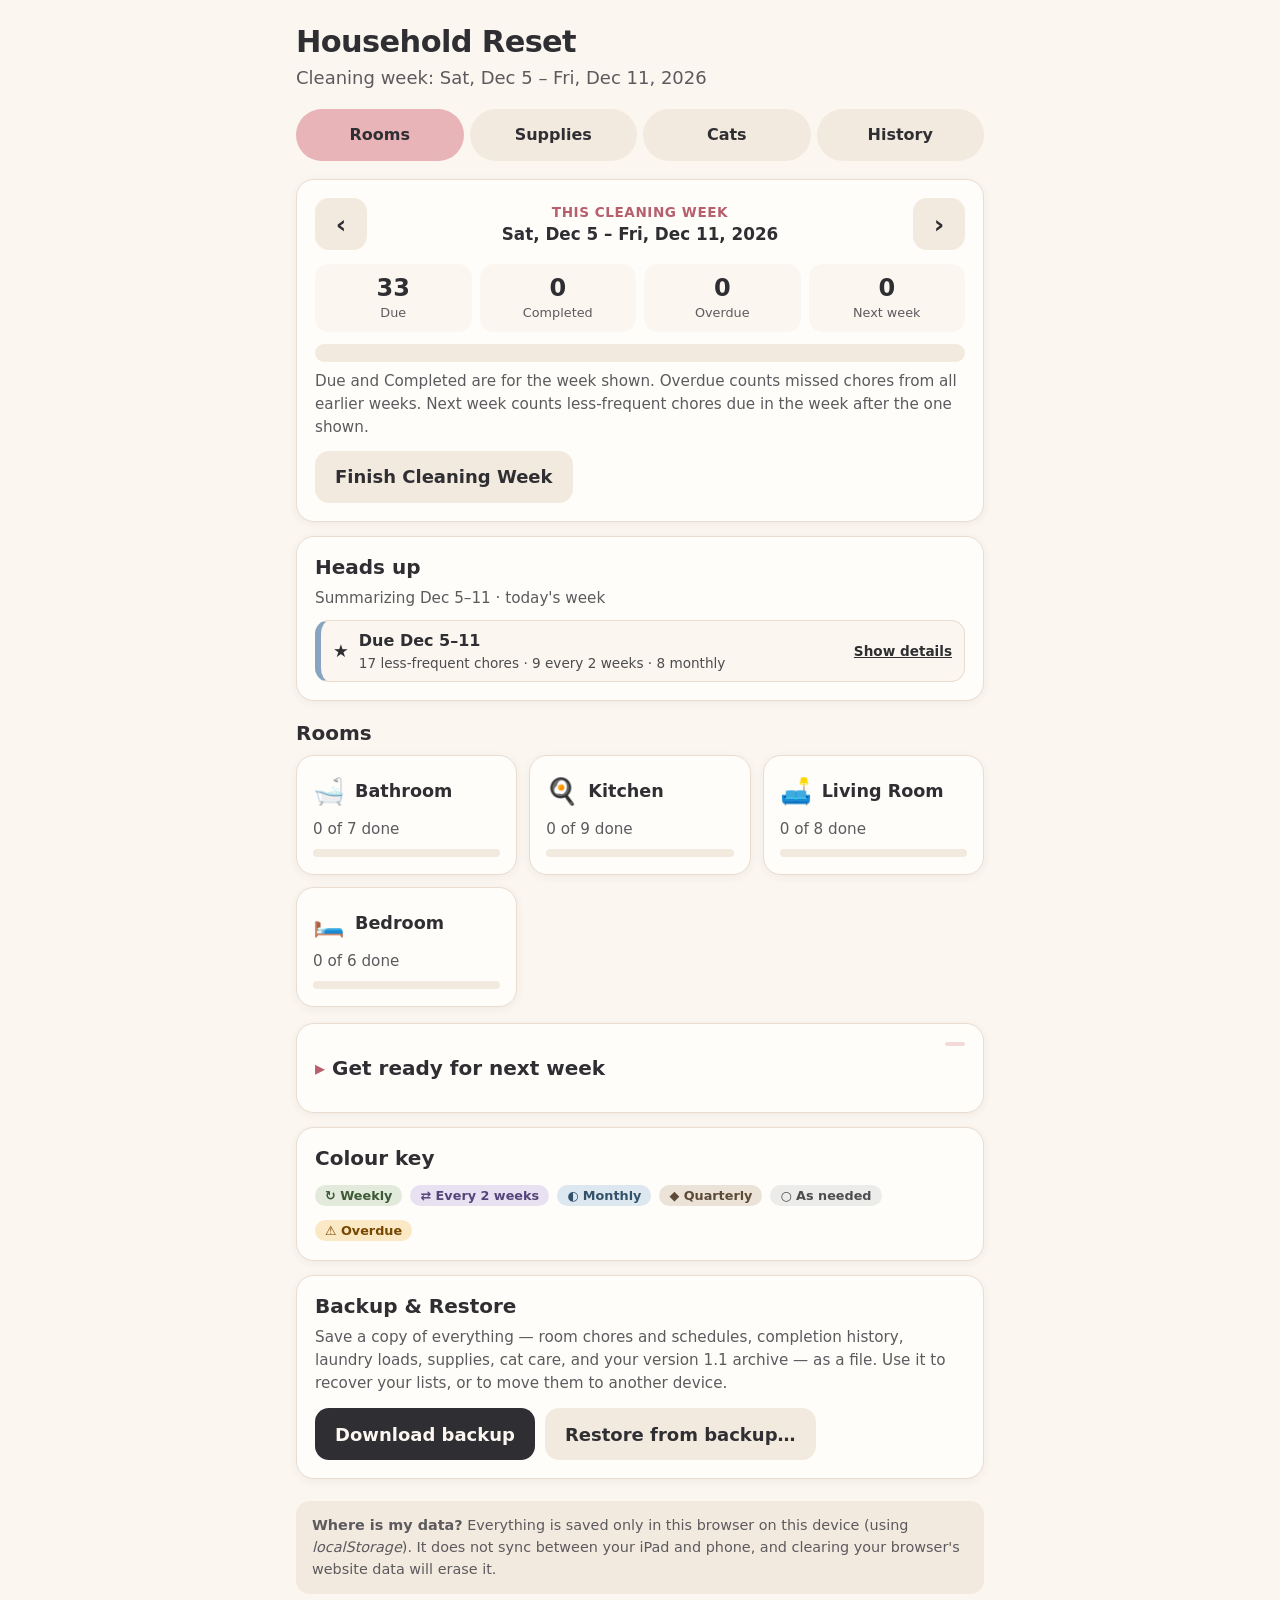
==== commit 64c45480: "Add supply category controls and load the v1.3 scripts Co-Authored-By: Claude <noreply@anthropic.com" ====
--- a/index.html
+++ b/index.html
@@ -104,16 +104,25 @@
     <section class="panel" id="panel-supplies" data-panel="supplies" hidden>
       <div class="card">
         <h2>Household supplies</h2>
-        <p class="hint">Tick items when they're stocked up. Untick when you're running low.</p>
-      </div>
-
-      <form class="add-form" data-list="supplies">
+        <p class="hint">Ticked = stocked (you have it). Unticked = needed. Tap a category to open or close it.</p>
+      </div>
+
+      <form class="add-form supply-add-form" id="supply-add-form">
         <label class="visually-hidden" for="add-supply">New supply</label>
         <input id="add-supply" name="name" type="text" placeholder="Add a supply…" autocomplete="off" maxlength="80">
+        <label class="visually-hidden" for="add-supply-category">Category</label>
+        <select id="add-supply-category" name="category"></select>
         <button type="submit" class="btn btn-primary">Add</button>
       </form>
-
-      <ul class="item-list" id="list-supplies"></ul>
+      <div class="supply-tab-msg" id="supply-tab-msg" role="status"></div>
+
+      <div class="supply-categories" id="list-supplies"></div>
+
+      <form class="add-form new-category-form" id="new-category-form">
+        <label class="visually-hidden" for="new-category">New category name</label>
+        <input id="new-category" name="name" type="text" placeholder="New category…" autocomplete="off" maxlength="40">
+        <button type="submit" class="btn btn-quiet">Add category</button>
+      </form>
       <button type="button" class="btn btn-quiet" id="uncheck-supplies">Untick all supplies</button>
     </section>
 
@@ -194,6 +203,7 @@
   <script src="storage.js"></script>
   <script src="prep.js"></script>
   <script src="review.js"></script>
+  <script src="supplies.js"></script>
   <script src="app.js"></script>
 </body>
 </html>
--- a/styles.css
+++ b/styles.css
@@ -1254,6 +1254,181 @@
   cursor: pointer;
 }
 
+/* ---------- Supplies categories (version 1.3) ---------- */
+.supply-add-form select {
+  flex: 1 1 160px;
+}
+
+.supply-tab-msg {
+  display: flex;
+  flex-wrap: wrap;
+  align-items: center;
+  gap: 8px;
+  margin-bottom: 10px;
+}
+
+.supply-tab-msg:empty {
+  display: none;
+}
+
+.supply-msg.info {
+  color: var(--charcoal);
+}
+
+.supply-cat {
+  margin-bottom: 10px;
+  border: 1px solid var(--line);
+  border-radius: var(--radius);
+  background: var(--card);
+  box-shadow: var(--shadow);
+}
+
+/* The category header you tap to open or close it */
+.supply-cat-summary {
+  display: flex;
+  align-items: center;
+  justify-content: space-between;
+  gap: 10px;
+  min-height: var(--tap);
+  padding: 8px 16px;
+  font-weight: 700;
+  cursor: pointer;
+  list-style: none;
+}
+
+.supply-cat-summary::-webkit-details-marker,
+.freq-group-summary::-webkit-details-marker {
+  display: none;
+}
+
+.supply-cat-summary::before,
+.freq-group-summary::before {
+  content: "▸";
+  color: var(--blush-deep);
+}
+
+.supply-cat[open] > .supply-cat-summary::before,
+.freq-group[open] > .freq-group-summary::before {
+  content: "▾";
+}
+
+.supply-cat-name {
+  flex: 1;
+}
+
+.supply-cat-count {
+  font-size: 0.85rem;
+  font-weight: 600;
+  color: var(--charcoal-soft);
+}
+
+.supply-cat-summary:focus-visible,
+.freq-group-summary:focus-visible {
+  outline: 3px solid var(--blush-deep);
+  outline-offset: 2px;
+  border-radius: var(--radius);
+}
+
+.supply-cat .item-list {
+  margin: 0;
+  padding: 0 10px;
+}
+
+.supply-cat .item {
+  box-shadow: none;
+}
+
+.supply-note {
+  display: block;
+  font-size: 0.85rem;
+  color: var(--charcoal-soft);
+  overflow-wrap: anywhere;
+}
+
+.supply-edit-form {
+  display: flex;
+  flex-wrap: wrap;
+  gap: 8px;
+  width: 100%;
+}
+
+.supply-edit-form input[type="text"] {
+  flex: 1 1 200px;
+}
+
+.category-tools {
+  display: flex;
+  flex-wrap: wrap;
+  gap: 4px;
+  padding: 4px 10px 10px;
+  border-top: 1px solid var(--line);
+}
+
+.category-rename-form {
+  display: flex;
+  flex-wrap: wrap;
+  gap: 8px;
+  width: 100%;
+}
+
+.category-rename-form input[type="text"] {
+  flex: 1 1 160px;
+}
+
+.supply-row .category-select {
+  flex: 1 1 140px;
+}
+
+/* ---------- Room frequency groups (version 1.3) ---------- */
+.freq-group {
+  margin-top: 10px;
+  border: 1px solid var(--line);
+  border-left: 6px solid var(--f-line);
+  border-radius: 14px;
+  background: var(--card);
+}
+
+.freq-group-summary {
+  display: flex;
+  align-items: center;
+  gap: 10px;
+  min-height: var(--tap);
+  padding: 6px 12px;
+  cursor: pointer;
+  list-style: none;
+}
+
+.freq-group-count {
+  font-weight: 600;
+  color: var(--charcoal-soft);
+}
+
+.freq-group .item-list {
+  margin: 0;
+  padding: 0 8px 4px;
+}
+
+.edit-heading {
+  margin: 0 0 8px;
+  font-weight: 700;
+}
+
+/* ---------- Laundry put-away from earlier weeks (version 1.3) ---------- */
+.overdue-title {
+  color: var(--overdue-ink);
+}
+
+.load-overdue {
+  border-color: var(--overdue-line);
+  background: #fff7e8;
+}
+
+.badge.status-overdue.load-overdue-label {
+  display: inline-block;
+  margin: 0 0 8px;
+  white-space: normal;
+}
+
 /* ---------- Laundry ---------- */
 .laundry-stats {
   grid-template-columns: repeat(5, 1fr);
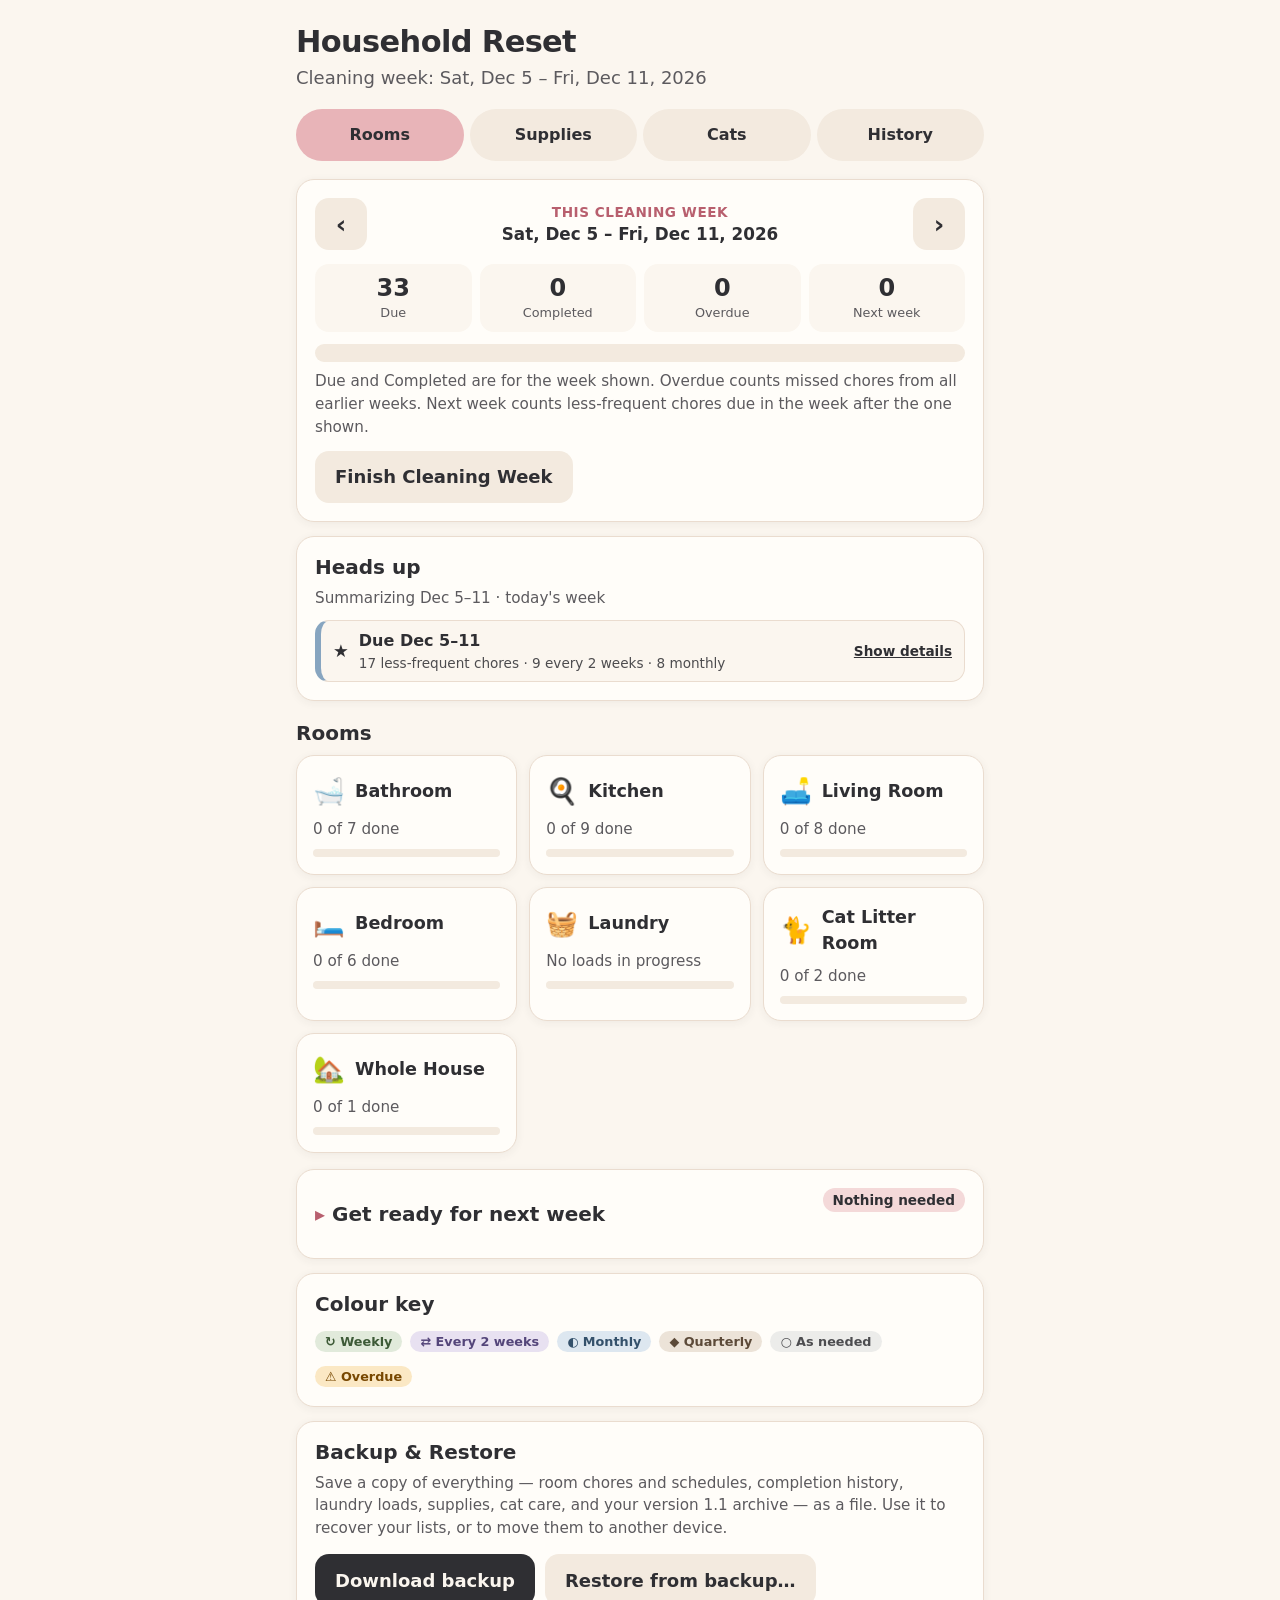
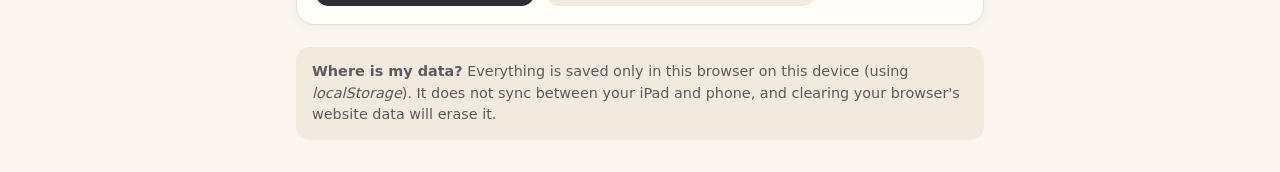
==== commit 3dcf81f0: "household-reset: add the Laundry put-away reminder slot to the room header Co-Authored-By: Claude <n" ====
--- a/index.html
+++ b/index.html
@@ -95,6 +95,7 @@
                aria-valuemin="0" aria-valuemax="100" aria-valuenow="0" id="room-progress-bar">
             <div class="progress-fill" id="room-progress-fill"></div>
           </div>
+          <p class="chip chip-overdue laundry-late-note" id="laundry-late-note" role="status" hidden></p>
         </div>
         <div id="room-content"></div>
       </div>
--- a/styles.css
+++ b/styles.css
@@ -846,6 +846,12 @@
   color: var(--overdue-ink);
 }
 
+/* Compact put-away reminder under the Laundry room heading */
+.laundry-late-note {
+  display: inline-block;
+  margin: 10px 0 0;
+}
+
 /* ---------- Inside a room ---------- */
 .back-btn {
   margin-bottom: 12px;
@@ -1429,6 +1435,82 @@
   white-space: normal;
 }
 
+/* ---------- Skip for now panel and Heads up rooms (v1.3 QC) ---------- */
+.skip-panel {
+  display: flex;
+  flex-direction: column;
+  gap: 8px;
+  padding: 10px 0 4px;
+}
+
+.skip-panel .hint {
+  margin: 0;
+}
+
+.move-label {
+  flex-basis: 100%;
+  font-size: 0.9rem;
+  font-weight: 600;
+}
+
+.hu-rooms {
+  padding: 0 10px 10px;
+}
+
+.hu-room {
+  margin-top: 6px;
+  border-radius: 10px;
+  background: var(--card);
+  color: var(--charcoal);
+}
+
+.hu-room-summary {
+  display: flex;
+  align-items: center;
+  justify-content: space-between;
+  gap: 8px;
+  min-height: 44px;
+  padding: 0 12px;
+  font-weight: 600;
+  cursor: pointer;
+  list-style: none;
+}
+
+.hu-room-summary::-webkit-details-marker {
+  display: none;
+}
+
+.hu-room-summary::before {
+  content: "▸";
+  color: var(--blush-deep);
+}
+
+.hu-room[open] > .hu-room-summary::before {
+  content: "▾";
+}
+
+.hu-room-name {
+  flex: 1;
+}
+
+.hu-room-count {
+  min-width: 28px;
+  padding: 2px 8px;
+  border-radius: 999px;
+  background: var(--cream-deep);
+  text-align: center;
+  font-size: 0.85rem;
+}
+
+.hu-room-summary:focus-visible {
+  outline: 3px solid var(--blush-deep);
+  outline-offset: 2px;
+}
+
+.hu-room .hu-items {
+  padding: 0 12px 8px;
+}
+
 /* ---------- Laundry ---------- */
 .laundry-stats {
   grid-template-columns: repeat(5, 1fr);
